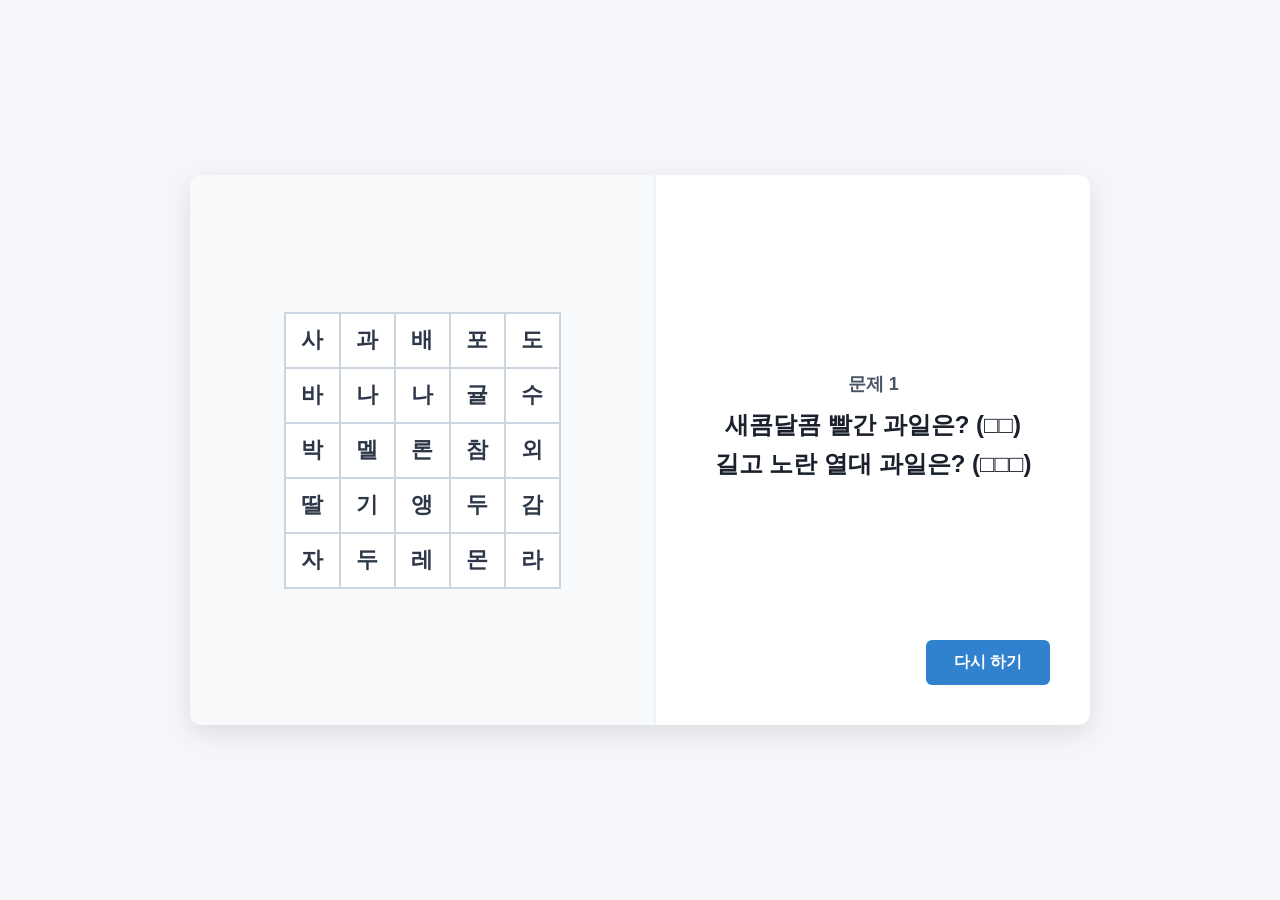
==== 260518/index.html @ e7b5b43d "260518: 첫 커밋" ====
<!doctype html>
<html lang="ko">
    <head>
        <meta charset="UTF-8" />
        <title>숨은 단어 찾기 게임</title>
        <!-- jQuery CDN 등록 -->
        <script src="https://code.jquery.com/jquery-3.6.0.min.js"></script>
        <style>
            * {
                box-sizing: border-box;
                margin: 0;
                padding: 0;
            }
            body {
                font-family: 'Malgun Gothic', sans-serif;
                background-color: #f5f6fa;
                display: flex;
                justify-content: center;
                align-items: center;
                height: 100vh;
            }

            /* 메인 게임 컨테이너 (좌우 배치) */
            .game-container {
                display: flex;
                width: 900px;
                height: 550px;
                background: #ffffff;
                border-radius: 12px;
                box-shadow: 0 8px 24px rgba(0, 0, 0, 0.1);
                overflow: hidden;
            }

            /* 좌측 영역: 단어 판 */
            .left-panel {
                flex: 1.2;
                display: flex;
                justify-content: center;
                align-items: center;
                background-color: #f8f9fa;
                border-right: 2px solid #edf2f7;
                position: relative;
                padding: 20px;
            }
            .grid-wrapper {
                position: relative;
                display: inline-block;
            }
            /* 단어 판 테이블 스타일 */
            .word-table {
                border-collapse: collapse;
                user-select: none;
            }
            .word-table td {
                width: 55px;
                height: 55px;
                border: 2px solid #cbd5e0;
                text-align: center;
                font-size: 22px;
                font-weight: bold;
                color: #2d3748;
                cursor: pointer;
                background-color: #ffffff;
                transition:
                    background-color 0.2s,
                    color 0.2s;
            }
            /* 글자가 켜졌을 때 스타일 (빨간색) */
            .word-table td.is-lit {
                color: #e53e3e !important;
                background-color: #fff5f5;
            }
            /* 타원 표시용 SVG 오버레이 */
            .svg-overlay {
                position: absolute;
                top: 0;
                left: 0;
                width: 100%;
                height: 100%;
                pointer-events: none; /* 클릭 이벤트가 테이블로 투과되도록 설정 */
                z-index: 10;
            }

            /* 우측 영역: 문제 및 제어 */
            .right-panel {
                flex: 1;
                display: flex;
                flex-direction: column;
                justify-content: space-between;
                padding: 40px;
            }
            /* 우측 중앙: 문제 상자 */
            .question-box {
                margin: auto 0;
                text-align: center;
            }
            .question-number {
                font-size: 18px;
                color: #4a5568;
                font-weight: 600;
                margin-bottom: 10px;
            }
            .question-text {
                font-size: 24px;
                color: #1a202c;
                font-weight: bold;
                line-height: 1.6;
                word-break: keep-all;
            }
            /* 우측 하단: 제어 상자 */
            .control-box {
                display: flex;
                justify-content: flex-end;
            }
            .reset-btn {
                padding: 12px 28px;
                font-size: 16px;
                font-weight: bold;
                color: #ffffff;
                background-color: #3182ce;
                border: none;
                border-radius: 6px;
                cursor: pointer;
                transition: background-color 0.2s;
            }
            .reset-btn:hover {
                background-color: #2b6cb0;
            }
        </style>
    </head>
    <body>
        <div class="game-container" id="wordGame">
            <!-- 좌측 단어 판 -->
            <div class="left-panel">
                <div class="grid-wrapper">
                    <table class="word-table">
                        <tbody class="js-grid-body"></tbody>
                    </table>
                    <!-- 정답 타원을 그릴 SVG -->
                    <svg class="svg-overlay js-svg-overlay"></svg>
                </div>
            </div>

            <!-- 우측 내용 정보 -->
            <div class="right-panel">
                <div class="question-box">
                    <div class="question-number js-q-num">기믹 준비 중</div>
                    <div class="question-text js-q-text">문제를 불러오는 중입니다...</div>
                </div>
                <div class="control-box">
                    <button class="reset-btn js-reset-btn">다시 하기</button>
                </div>
            </div>
        </div>

        <script>
            // ==========================================
            // ES5 형태의 숨은 단어 찾기 게임 로직 클래스
            // ==========================================
            function WordSearchGame(elementId, gameData) {
                this.$el = $(elementId);
                this.gameData = gameData;
                this.currentIdx = 0;
                this.currentQuestion = null;

                this.init();
            }

            // 초기화 메소드
            WordSearchGame.prototype.init = function () {
                var self = this;

                // 다시 하기 버튼 이벤트 바인딩
                this.$el.find('.js-reset-btn').on('click', function () {
                    self.loadQuestion(self.currentIdx);
                });

                // 문제 로드
                this.loadQuestion(this.currentIdx);
            };

            // 특정 인덱스의 문제 세팅 메소드
            WordSearchGame.prototype.loadQuestion = function (index) {
                if (index >= this.gameData.length) {
                    alert('모든 문제를 맞히셨습니다!');
                    this.currentIdx = 0;
                    index = 0;
                }

                this.currentIdx = index;
                // 깊은 복사(Deep Copy)를 통해 원본 데이터 상태 유지
                this.currentQuestion = $.extend(true, {}, this.gameData[index]);

                // 각 단어별 맞춘 글자 인덱스를 추적할 배열 초기화
                this.currentQuestion.words.forEach(function (word) {
                    word.found = false;
                    word.clickedIndices = [];
                });

                this.renderUI();
            };

            // UI 렌더링 (단어판 구축 및 텍스트 채우기)
            WordSearchGame.prototype.renderUI = function () {
                var self = this;
                var qData = this.currentQuestion;

                // 1. 문제 텍스트 반영
                this.$el.find('.js-q-num').text('문제 ' + qData.questionNum);
                this.$el.find('.js-q-text').html(qData.questionText);

                // 2. SVG 오버레이 초기화
                this.$el.find('.js-svg-overlay').empty();

                // 3. 단어 판 테이블 생성
                var $tbody = this.$el.find('.js-grid-body').empty();
                for (var r = 0; r < qData.gridSize.rows; r++) {
                    var $tr = $('<tr></tr>');
                    for (var c = 0; c < qData.gridSize.cols; c++) {
                        var letter = qData.gridLetters[r][c] || '';
                        var $td = $('<td></td>').text(letter).attr('data-row', r).attr('data-col', c);

                        // 글자 클릭 이벤트 바인딩
                        $td.on('click', function () {
                            self.handleCellClick($(this));
                        });

                        $tr.append($td);
                    }
                    $tbody.append($tr);
                }
            };

            // 글자 칸 클릭 핸들러
            WordSearchGame.prototype.handleCellClick = function ($cell) {
                var self = this;

                // 이미 불이 켜진 글자는 다시 눌리지 않음
                if ($cell.hasClass('is-lit')) {
                    return;
                }

                var row = parseInt($cell.attr('data-row'), 10);
                var col = parseInt($cell.attr('data-col'), 10);
                var matched = false;
                var completedWords = [];

                // 현재 문제의 미완성 단어 목록 순회하며 매칭 확인
                this.currentQuestion.words.forEach(function (word) {
                    if (word.found) return;

                    // 클릭된 좌표가 해당 단어의 글자 배치에 포함되는지 확인
                    var idx = -1;
                    for (var i = 0; i < word.cells.length; i++) {
                        if (word.cells[i].r === row && word.cells[i].c === col) {
                            idx = i;
                            break;
                        }
                    }

                    // 일치하는 글자가 있을 경우
                    if (idx !== -1) {
                        matched = true;
                        if (word.clickedIndices.indexOf(idx) === -1) {
                            word.clickedIndices.push(idx);
                        }

                        // 단어의 모든 글자를 찾았는지 체크
                        if (word.clickedIndices.length === word.cells.length) {
                            completedWords.push(word);
                        }
                    }
                });

                // 매칭되는 단어가 있다면 불 켜기
                if (matched) {
                    $cell.addClass('is-lit');

                    // 완성된 단어 처리
                    completedWords.forEach(function (word) {
                        word.found = true;

                        // 타원 그리기
                        self.drawEllipseForWord(word);

                        // 해당 단어에 속했던 칸들의 빨간 불 제거 (다른 단어에서 재클릭이 가능하도록 처리)
                        word.cells.forEach(function (cell) {
                            self.getCellElement(cell.r, cell.c).removeClass('is-lit');
                        });
                    });

                    // 모든 단어를 다 맞췄는지 확인
                    var isAllCleared = this.currentQuestion.words.every(function (w) {
                        return w.found;
                    });

                    if (isAllCleared) {
                        this.playSuccessSound();
                        setTimeout(function () {
                            alert('정답입니다! 다음 문제로 넘어갑니다.');
                            self.loadQuestion(self.currentIdx + 1);
                        }, 500);
                    }
                }
            };

            // 좌표값을 이용해 jQuery TD 엘리먼트 획득
            WordSearchGame.prototype.getCellElement = function (row, col) {
                return this.$el.find('.js-grid-body tr').eq(row).find('td').eq(col);
            };

            // 완성된 단어 위에 타원을 그려주는 메소드 (SVG 활용)
            WordSearchGame.prototype.drawEllipseForWord = function (word) {
                var $svg = this.$el.find('.js-svg-overlay');

                var startCell = this.getCellElement(word.cells[0].r, word.cells[0].c);
                var endCell = this.getCellElement(
                    word.cells[word.cells.length - 1].r,
                    word.cells[word.cells.length - 1].c
                );

                // 각 글자 중심점 계산을 위한 상대 좌표 획득
                var pos1 = startCell.position();
                var pos2 = endCell.position();

                var w1 = startCell.outerWidth();
                var h1 = startCell.outerHeight();

                var x1 = pos1.left + w1 / 2;
                var y1 = pos1.top + h1 / 2;
                var x2 = pos2.left + w1 / 2;
                var y2 = pos2.top + h1 / 2;

                // 타원의 중심점 계산
                var cx = (x1 + x2) / 2;
                var cy = (y1 + y2) / 2;

                // 두 점 사이의 거리 및 회전각 계산
                var dx = x2 - x1;
                var dy = y2 - y1;
                var distance = Math.sqrt(dx * dx + dy * dy);

                // 타원의 장반경(rx)과 단반경(ry) 설정
                var rx = (distance + w1) / 2; // 패딩을 줘서 글자 외곽을 부드럽게 감싸도록 함
                var ry = h1 / 1.5;
                var angle = (Math.atan2(dy, dx) * 180) / Math.PI;

                // SVG 타원(ellipse) 엘리먼트 생성 및 속성 부여 (네임스페이스 준수 필수)
                var ellipse = document.createElementNS('http://www.w3.org/2000/svg', 'ellipse');
                ellipse.setAttribute('cx', cx);
                ellipse.setAttribute('cy', cy);
                ellipse.setAttribute('rx', rx);
                ellipse.setAttribute('ry', ry);
                ellipse.setAttribute('transform', 'rotate(' + angle + ' ' + cx + ' ' + cy + ')');
                ellipse.setAttribute('stroke', '#38a169'); // 초록색 타원 테두리
                ellipse.setAttribute('stroke-width', '3');
                ellipse.setAttribute('fill', 'rgba(72, 187, 120, 0.15)'); // 연한 투명 초록 배경 채우기

                $svg.append(ellipse);
            };

            // Web Audio API를 활용한 정답 효과음 재생 (자체 음원 생성)
            WordSearchGame.prototype.playSuccessSound = function () {
                try {
                    var AudioContext = window.AudioContext || window.webkitAudioContext;
                    if (!AudioContext) return;

                    var ctx = new AudioContext();
                    var now = ctx.currentTime;

                    var osc = ctx.createOscillator();
                    var gain = ctx.createGain();

                    osc.type = 'sine';
                    // 이중 알림음 구성 (도->솔 효과)
                    osc.frequency.setValueAtTime(523.25, now); // 깨끗한 C5 (도)
                    osc.frequency.setValueAtTime(783.99, now + 0.12); // G5 (솔)

                    gain.gain.setValueAtTime(0.2, now);
                    gain.gain.exponentialRampToValueAtTime(0.001, now + 0.4); // 자연스러운 감쇄

                    osc.connect(gain);
                    gain.connect(ctx.destination);

                    osc.start(now);
                    osc.stop(now + 0.4);
                } catch (e) {
                    console.warn('효과음 재생을 지원하지 않거나 유저 상호작용 제한이 걸려있습니다.', e);
                }
            };

            // ==========================================
            // 게임 데이터 정의 영역 (커스텀 가능)
            // ==========================================
            var sampleGameData = [
                {
                    questionNum: 1,
                    // 빈칸 처리는 □ 문자를 활용해 기입
                    questionText: '새콤달콤 빨간 과일은? (□□)<br>길고 노란 열대 과일은? (□□□)',
                    gridSize: { rows: 5, cols: 5 },
                    gridLetters: [
                        ['사', '과', '배', '포', '도'],
                        ['바', '나', '나', '귤', '수'],
                        ['박', '멜', '론', '참', '외'],
                        ['딸', '기', '앵', '두', '감'],
                        ['자', '두', '레', '몬', '라'],
                    ],
                    // 각 단어별 구성 좌표 지정 (r: row인덱스, c: col인덱스)
                    words: [
                        {
                            text: '사과',
                            cells: [
                                { r: 0, c: 0 },
                                { r: 0, c: 1 },
                            ],
                        },
                        {
                            text: '바나나',
                            cells: [
                                { r: 1, c: 0 },
                                { r: 1, c: 1 },
                                { r: 1, c: 2 },
                            ],
                        },
                    ],
                },
                {
                    questionNum: 2,
                    questionText:
                        '중복 글자가 있는 동물 퀴즈!<br>목이 아주 긴 동물은? (□□)<br>하늘을 나는 왕 (□□)',
                    gridSize: { rows: 4, cols: 4 },
                    gridLetters: [
                        ['기', '린', '토', '끼'],
                        ['수', '독', '수', '리'],
                        ['호', '랑', '이', '뱀'],
                        ['사', '자', '곰', '말'],
                    ],
                    words: [
                        {
                            text: '기린',
                            cells: [
                                { r: 0, c: 0 },
                                { r: 0, c: 1 },
                            ],
                        },
                        {
                            // '독수리' 완성 시 '수' 자리가 풀려 기린 등을 찾을 때 다시 활성화되는 구조 검증 가능
                            text: '독수리',
                            cells: [
                                { r: 1, c: 1 },
                                { r: 1, c: 2 },
                                { r: 1, c: 3 },
                            ],
                        },
                    ],
                },
            ];

            // ==========================================
            // 게임 인스턴스 구동
            // ==========================================
            $(document).ready(function () {
                var game = new WordSearchGame('#wordGame', sampleGameData);
            });
        </script>
    </body>
</html>
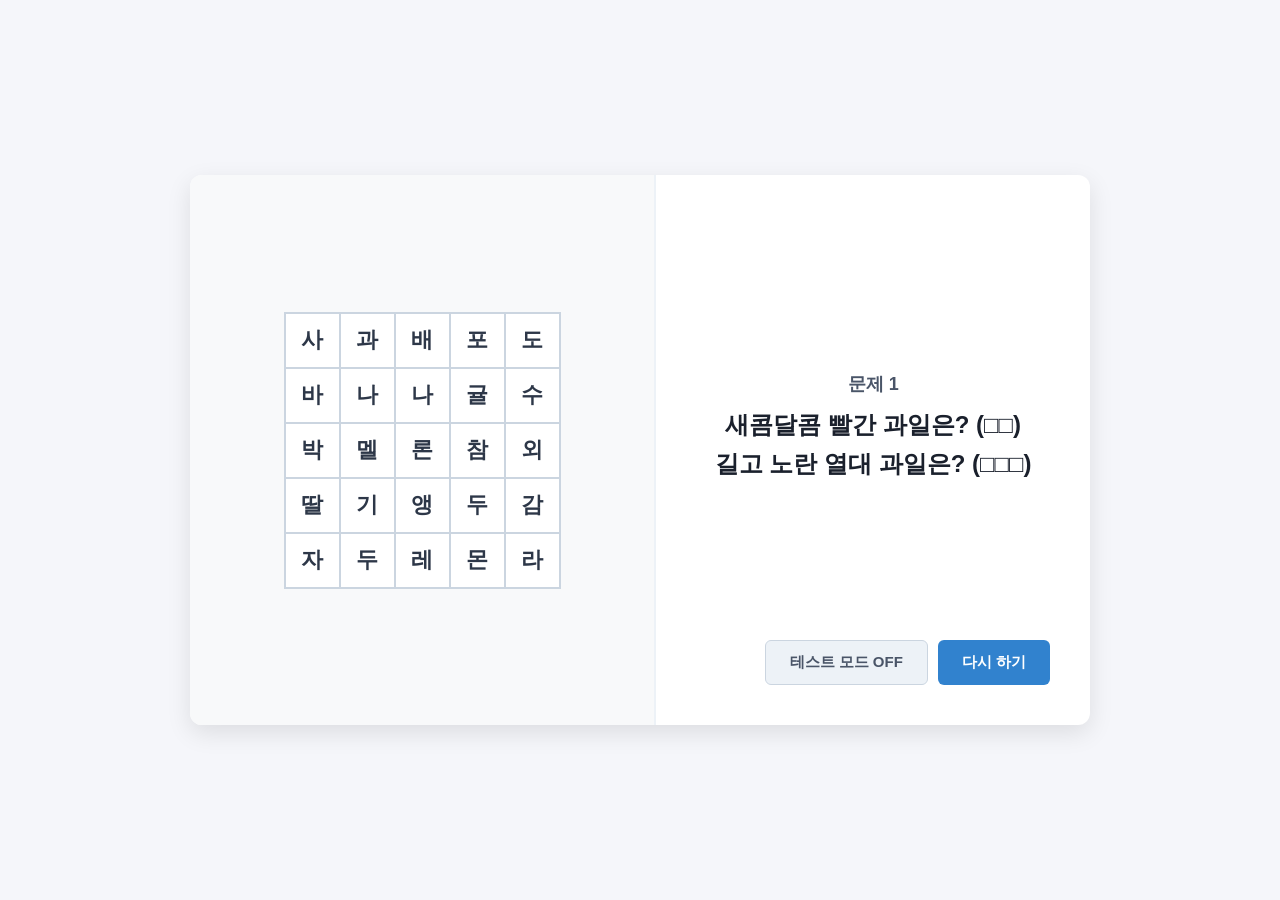
==== commit d9aa6ec2: "260518: 사소한 오류 수정 및 테스트 모드 기능 추가  - 개별 문제별로 단어판(gridLetters)이 다른데, 단어판은 바뀌지 않고 고정되어있어야 함.  - 타원이 좀 크" ====
--- a/260518/index.html
+++ b/260518/index.html
@@ -2,7 +2,7 @@
 <html lang="ko">
     <head>
         <meta charset="UTF-8" />
-        <title>숨은 단어 찾기 게임</title>
+        <title>숨은 단어 찾기 게임 - 업데이트 버전</title>
         <!-- jQuery CDN 등록 -->
         <script src="https://code.jquery.com/jquery-3.6.0.min.js"></script>
         <style>
@@ -39,12 +39,12 @@
                 align-items: center;
                 background-color: #f8f9fa;
                 border-right: 2px solid #edf2f7;
-                position: relative;
                 padding: 20px;
             }
             .grid-wrapper {
                 position: relative;
                 display: inline-block;
+                overflow: visible; /* 타원이 외곽에서 잘리는 현상 방지 */
             }
             /* 단어 판 테이블 스타일 */
             .word-table {
@@ -70,6 +70,13 @@
                 color: #e53e3e !important;
                 background-color: #fff5f5;
             }
+
+            /* [기능 추가] 테스트 모드 정답 힌트 스타일 */
+            .word-table td.is-test-hint {
+                background-color: #ebf8ff !important;
+                border: 2px dashed #3182ce !important;
+            }
+
             /* 타원 표시용 SVG 오버레이 */
             .svg-overlay {
                 position: absolute;
@@ -77,8 +84,9 @@
                 left: 0;
                 width: 100%;
                 height: 100%;
-                pointer-events: none; /* 클릭 이벤트가 테이블로 투과되도록 설정 */
+                pointer-events: none; /* 클릭 이벤트 투과 */
                 z-index: 10;
+                overflow: visible; /* 구석 단어 선택 시 타원 잘림 방지 극대화 */
             }
 
             /* 우측 영역: 문제 및 제어 */
@@ -111,20 +119,34 @@
             .control-box {
                 display: flex;
                 justify-content: flex-end;
-            }
-            .reset-btn {
-                padding: 12px 28px;
-                font-size: 16px;
+                gap: 10px;
+            }
+            .btn {
+                padding: 12px 24px;
+                font-size: 15px;
                 font-weight: bold;
-                color: #ffffff;
-                background-color: #3182ce;
                 border: none;
                 border-radius: 6px;
                 cursor: pointer;
-                transition: background-color 0.2s;
+                transition: all 0.2s;
+            }
+            .reset-btn {
+                color: #ffffff;
+                background-color: #3182ce;
             }
             .reset-btn:hover {
                 background-color: #2b6cb0;
+            }
+            /* 테스트 모드 버튼 스타일 */
+            .test-btn {
+                color: #4a5568;
+                background-color: #edf2f7;
+                border: 1px solid #cbd5e0;
+            }
+            .test-btn.is-active {
+                color: #ffffff;
+                background-color: #e53e3e;
+                border-color: #e53e3e;
             }
         </style>
     </head>
@@ -144,11 +166,12 @@
             <!-- 우측 내용 정보 -->
             <div class="right-panel">
                 <div class="question-box">
-                    <div class="question-number js-q-num">기믹 준비 중</div>
+                    <div class="question-number js-q-num">준비 중</div>
                     <div class="question-text js-q-text">문제를 불러오는 중입니다...</div>
                 </div>
                 <div class="control-box">
-                    <button class="reset-btn js-reset-btn">다시 하기</button>
+                    <button class="btn test-btn js-test-btn">테스트 모드 OFF</button>
+                    <button class="btn reset-btn js-reset-btn">다시 하기</button>
                 </div>
             </div>
         </div>
@@ -157,77 +180,93 @@
             // ==========================================
             // ES5 형태의 숨은 단어 찾기 게임 로직 클래스
             // ==========================================
-            function WordSearchGame(elementId, gameData) {
+            function WordSearchGame(elementId, gameConfig) {
                 this.$el = $(elementId);
-                this.gameData = gameData;
+                this.gridConfig = {
+                    size: gameConfig.gridSize,
+                    letters: gameConfig.gridLetters,
+                };
+                this.questions = gameConfig.questions;
+
                 this.currentIdx = 0;
                 this.currentQuestion = null;
+                this.isTestMode = false; // 테스트 모드 상태 플래그
 
                 this.init();
             }
 
-            // 초기화 메소드
+            // 최초 1회 초기화 및 기믹 연결
             WordSearchGame.prototype.init = function () {
                 var self = this;
 
-                // 다시 하기 버튼 이벤트 바인딩
+                // 1. 고정 단어판(Grid) 테이블을 최초 1회만 생성
+                this.renderStaticGrid();
+
+                // 2. 다시 하기 버튼 이벤트 바인딩
                 this.$el.find('.js-reset-btn').on('click', function () {
                     self.loadQuestion(self.currentIdx);
                 });
 
-                // 문제 로드
+                // 3. 테스트 모드 버튼 이벤트 바인딩
+                this.$el.find('.js-test-btn').on('click', function () {
+                    self.toggleTestMode();
+                });
+
+                // 4. 첫 번째 문제 로드
                 this.loadQuestion(this.currentIdx);
+            };
+
+            // 고정 단어판 최초 렌더링
+            WordSearchGame.prototype.renderStaticGrid = function () {
+                var self = this;
+                var $tbody = this.$el.find('.js-grid-body').empty();
+
+                for (var r = 0; r < this.gridConfig.size.rows; r++) {
+                    var $tr = $('<tr></tr>');
+                    for (var c = 0; c < this.gridConfig.size.cols; c++) {
+                        var letter = this.gridConfig.letters[r][c] || '';
+                        var $td = $('<td></td>').text(letter).attr('data-row', r).attr('data-col', c);
+
+                        // 글자 클릭 이벤트 바인딩 (판은 고정이므로 이벤트도 유지됨)
+                        $td.on('click', function () {
+                            self.handleCellClick($(this));
+                        });
+
+                        $tr.append($td);
+                    }
+                    $tbody.append($tr);
+                }
             };
 
             // 특정 인덱스의 문제 세팅 메소드
             WordSearchGame.prototype.loadQuestion = function (index) {
-                if (index >= this.gameData.length) {
-                    alert('모든 문제를 맞히셨습니다!');
+                if (index >= this.questions.length) {
+                    alert('모든 문제를 맞히셨습니다! 처음 문제로 돌아갑니다.');
                     this.currentIdx = 0;
                     index = 0;
                 }
 
                 this.currentIdx = index;
-                // 깊은 복사(Deep Copy)를 통해 원본 데이터 상태 유지
-                this.currentQuestion = $.extend(true, {}, this.gameData[index]);
-
-                // 각 단어별 맞춘 글자 인덱스를 추적할 배열 초기화
+                // 질문 데이터 원본 유지를 위한 깊은 복사
+                this.currentQuestion = $.extend(true, {}, this.questions[index]);
+
+                // 맞춘 상태값 데이터 구조화 초기화
                 this.currentQuestion.words.forEach(function (word) {
                     word.found = false;
                     word.clickedIndices = [];
                 });
 
-                this.renderUI();
-            };
-
-            // UI 렌더링 (단어판 구축 및 텍스트 채우기)
-            WordSearchGame.prototype.renderUI = function () {
-                var self = this;
-                var qData = this.currentQuestion;
-
-                // 1. 문제 텍스트 반영
-                this.$el.find('.js-q-num').text('문제 ' + qData.questionNum);
-                this.$el.find('.js-q-text').html(qData.questionText);
-
-                // 2. SVG 오버레이 초기화
+                // 판의 스타일 상태 및 SVG 오버레이 초기화 (글자 내용 자체는 유지)
+                this.$el.find('.js-grid-body td').removeClass('is-lit is-test-hint');
                 this.$el.find('.js-svg-overlay').empty();
 
-                // 3. 단어 판 테이블 생성
-                var $tbody = this.$el.find('.js-grid-body').empty();
-                for (var r = 0; r < qData.gridSize.rows; r++) {
-                    var $tr = $('<tr></tr>');
-                    for (var c = 0; c < qData.gridSize.cols; c++) {
-                        var letter = qData.gridLetters[r][c] || '';
-                        var $td = $('<td></td>').text(letter).attr('data-row', r).attr('data-col', c);
-
-                        // 글자 클릭 이벤트 바인딩
-                        $td.on('click', function () {
-                            self.handleCellClick($(this));
-                        });
-
-                        $tr.append($td);
-                    }
-                    $tbody.append($tr);
+                // 우측 문제 텍스트 업데이트
+                this.$el.find('.js-q-num').text('문제 ' + this.currentQuestion.questionNum);
+                this.$el.find('.js-q-text').html(this.currentQuestion.questionText);
+
+                // 테스트 모드가 켜져있다면 정답 힌트 즉시 표시
+                if (this.isTestMode) {
+                    this.showTestHints();
                 }
             };
 
@@ -235,7 +274,7 @@
             WordSearchGame.prototype.handleCellClick = function ($cell) {
                 var self = this;
 
-                // 이미 불이 켜진 글자는 다시 눌리지 않음
+                // 이미 빨갛게 불이 켜진 글자는 중복 클릭 방지 처리
                 if ($cell.hasClass('is-lit')) {
                     return;
                 }
@@ -245,11 +284,10 @@
                 var matched = false;
                 var completedWords = [];
 
-                // 현재 문제의 미완성 단어 목록 순회하며 매칭 확인
+                // 현재 문제의 활성화된 단어 좌표들 탐색
                 this.currentQuestion.words.forEach(function (word) {
                     if (word.found) return;
 
-                    // 클릭된 좌표가 해당 단어의 글자 배치에 포함되는지 확인
                     var idx = -1;
                     for (var i = 0; i < word.cells.length; i++) {
                         if (word.cells[i].r === row && word.cells[i].c === col) {
@@ -258,42 +296,39 @@
                         }
                     }
 
-                    // 일치하는 글자가 있을 경우
                     if (idx !== -1) {
                         matched = true;
                         if (word.clickedIndices.indexOf(idx) === -1) {
                             word.clickedIndices.push(idx);
                         }
-
-                        // 단어의 모든 글자를 찾았는지 체크
                         if (word.clickedIndices.length === word.cells.length) {
                             completedWords.push(word);
                         }
                     }
                 });
 
-                // 매칭되는 단어가 있다면 불 켜기
                 if (matched) {
+                    // 정답 글자일 경우 빨간 불 켜기
                     $cell.addClass('is-lit');
 
-                    // 완성된 단어 처리
+                    // 단어 완성 시 처리 기믹
                     completedWords.forEach(function (word) {
                         word.found = true;
 
-                        // 타원 그리기
+                        // 최적화된 타원 그리기 호출
                         self.drawEllipseForWord(word);
 
-                        // 해당 단어에 속했던 칸들의 빨간 불 제거 (다른 단어에서 재클릭이 가능하도록 처리)
+                        // 해당 단어에 포함된 칸들의 빨간색 제거 및 테스트 모드 힌트 클래스 제거
                         word.cells.forEach(function (cell) {
-                            self.getCellElement(cell.r, cell.c).removeClass('is-lit');
+                            var $c = self.getCellElement(cell.r, cell.c);
+                            $c.removeClass('is-lit is-test-hint');
                         });
                     });
 
-                    // 모든 단어를 다 맞췄는지 확인
+                    // 문제 클리어 여부 확인
                     var isAllCleared = this.currentQuestion.words.every(function (w) {
                         return w.found;
                     });
-
                     if (isAllCleared) {
                         this.playSuccessSound();
                         setTimeout(function () {
@@ -301,15 +336,18 @@
                             self.loadQuestion(self.currentIdx + 1);
                         }, 500);
                     }
-                }
-            };
-
-            // 좌표값을 이용해 jQuery TD 엘리먼트 획득
+                } else {
+                    // [수정] 오답일 경우 오답 효과음 재생
+                    this.playFailureSound();
+                }
+            };
+
+            // 좌표기반 셀 Element 탐색 유틸리티
             WordSearchGame.prototype.getCellElement = function (row, col) {
                 return this.$el.find('.js-grid-body tr').eq(row).find('td').eq(col);
             };
 
-            // 완성된 단어 위에 타원을 그려주는 메소드 (SVG 활용)
+            // [수정] 완성된 단어 위에 타원을 그려주는 메소드 (타원 크기 최적화)
             WordSearchGame.prototype.drawEllipseForWord = function (word) {
                 var $svg = this.$el.find('.js-svg-overlay');
 
@@ -319,7 +357,6 @@
                     word.cells[word.cells.length - 1].c
                 );
 
-                // 각 글자 중심점 계산을 위한 상대 좌표 획득
                 var pos1 = startCell.position();
                 var pos2 = endCell.position();
 
@@ -331,35 +368,63 @@
                 var x2 = pos2.left + w1 / 2;
                 var y2 = pos2.top + h1 / 2;
 
-                // 타원의 중심점 계산
                 var cx = (x1 + x2) / 2;
                 var cy = (y1 + y2) / 2;
 
-                // 두 점 사이의 거리 및 회전각 계산
                 var dx = x2 - x1;
                 var dy = y2 - y1;
                 var distance = Math.sqrt(dx * dx + dy * dy);
 
-                // 타원의 장반경(rx)과 단반경(ry) 설정
-                var rx = (distance + w1) / 2; // 패딩을 줘서 글자 외곽을 부드럽게 감싸도록 함
-                var ry = h1 / 1.5;
+                // 타원 크기를 글자 경계선에 딱 맞도록 컴팩트하게 배율 수정 (패딩 축소)
+                var rx = (distance + w1 * 0.75) / 2;
+                var ry = h1 * 0.42;
                 var angle = (Math.atan2(dy, dx) * 180) / Math.PI;
 
-                // SVG 타원(ellipse) 엘리먼트 생성 및 속성 부여 (네임스페이스 준수 필수)
                 var ellipse = document.createElementNS('http://www.w3.org/2000/svg', 'ellipse');
                 ellipse.setAttribute('cx', cx);
                 ellipse.setAttribute('cy', cy);
                 ellipse.setAttribute('rx', rx);
                 ellipse.setAttribute('ry', ry);
                 ellipse.setAttribute('transform', 'rotate(' + angle + ' ' + cx + ' ' + cy + ')');
-                ellipse.setAttribute('stroke', '#38a169'); // 초록색 타원 테두리
+                ellipse.setAttribute('stroke', '#38a169');
                 ellipse.setAttribute('stroke-width', '3');
-                ellipse.setAttribute('fill', 'rgba(72, 187, 120, 0.15)'); // 연한 투명 초록 배경 채우기
+                ellipse.setAttribute('fill', 'rgba(72, 187, 120, 0.15)');
 
                 $svg.append(ellipse);
             };
 
-            // Web Audio API를 활용한 정답 효과음 재생 (자체 음원 생성)
+            // [기능 추가] 테스트 모드 작동 스위치 토글
+            WordSearchGame.prototype.toggleTestMode = function () {
+                this.isTestMode = !this.isTestMode;
+                var $btn = this.$el.find('.js-test-btn');
+
+                if (this.isTestMode) {
+                    $btn.addClass('is-active').text('테스트 모드 ON');
+                    this.showTestHints();
+                } else {
+                    $btn.removeClass('is-active').text('테스트 모드 OFF');
+                    this.clearTestHints();
+                }
+            };
+
+            // 테스트 모드 활성화: 아직 못 찾은 정답 단어 셀들에 테두리 힌트 부여
+            WordSearchGame.prototype.showTestHints = function () {
+                var self = this;
+                this.currentQuestion.words.forEach(function (word) {
+                    if (!word.found) {
+                        word.cells.forEach(function (cell) {
+                            self.getCellElement(cell.r, cell.c).addClass('is-test-hint');
+                        });
+                    }
+                });
+            };
+
+            // 테스트 모드 비활성화: 표시된 힌트 클래스 전체 일괄 제거
+            WordSearchGame.prototype.clearTestHints = function () {
+                this.$el.find('.js-grid-body td').removeClass('is-test-hint');
+            };
+
+            // [수정] Web Audio API를 활용한 정답 효과음 (음량 증폭 버전)
             WordSearchGame.prototype.playSuccessSound = function () {
                 try {
                     var AudioContext = window.AudioContext || window.webkitAudioContext;
@@ -367,100 +432,136 @@
 
                     var ctx = new AudioContext();
                     var now = ctx.currentTime;
-
                     var osc = ctx.createOscillator();
                     var gain = ctx.createGain();
 
                     osc.type = 'sine';
-                    // 이중 알림음 구성 (도->솔 효과)
-                    osc.frequency.setValueAtTime(523.25, now); // 깨끗한 C5 (도)
-                    osc.frequency.setValueAtTime(783.99, now + 0.12); // G5 (솔)
-
-                    gain.gain.setValueAtTime(0.2, now);
-                    gain.gain.exponentialRampToValueAtTime(0.001, now + 0.4); // 자연스러운 감쇄
+                    osc.frequency.setValueAtTime(523.25, now); // 도 (C5)
+                    osc.frequency.setValueAtTime(783.99, now + 0.1); // 솔 (G5)
+
+                    gain.gain.setValueAtTime(0.5, now); // 음량 증가 (0.2 -> 0.5)
+                    gain.gain.exponentialRampToValueAtTime(0.001, now + 0.4);
 
                     osc.connect(gain);
                     gain.connect(ctx.destination);
-
                     osc.start(now);
                     osc.stop(now + 0.4);
                 } catch (e) {
-                    console.warn('효과음 재생을 지원하지 않거나 유저 상호작용 제한이 걸려있습니다.', e);
+                    console.warn(e);
+                }
+            };
+
+            // [기능 추가] Web Audio API를 활용한 오답 효과음 (낮은 부저음)
+            WordSearchGame.prototype.playFailureSound = function () {
+                try {
+                    var AudioContext = window.AudioContext || window.webkitAudioContext;
+                    if (!AudioContext) return;
+
+                    var ctx = new AudioContext();
+                    var now = ctx.currentTime;
+                    var osc = ctx.createOscillator();
+                    var gain = ctx.createGain();
+
+                    osc.type = 'triangle'; // 무겁고 부드러운 오답 톤용 파형 선택
+                    osc.frequency.setValueAtTime(180, now); // 낮은 주파수 설정
+                    osc.frequency.linearRampToValueAtTime(130, now + 0.15); // 음을 낮추는 하향 슬라이드 효과
+
+                    gain.gain.setValueAtTime(0.4, now); // 명확한 피드백 음량
+                    gain.gain.exponentialRampToValueAtTime(0.001, now + 0.15);
+
+                    osc.connect(gain);
+                    gain.connect(ctx.destination);
+                    osc.start(now);
+                    osc.stop(now + 0.15);
+                } catch (e) {
+                    console.warn(e);
                 }
             };
 
             // ==========================================
-            // 게임 데이터 정의 영역 (커스텀 가능)
+            // [구조 수정] 단어판 고정형 게임 데이터 정의
             // ==========================================
-            var sampleGameData = [
-                {
-                    questionNum: 1,
-                    // 빈칸 처리는 □ 문자를 활용해 기입
-                    questionText: '새콤달콤 빨간 과일은? (□□)<br>길고 노란 열대 과일은? (□□□)',
-                    gridSize: { rows: 5, cols: 5 },
-                    gridLetters: [
-                        ['사', '과', '배', '포', '도'],
-                        ['바', '나', '나', '귤', '수'],
-                        ['박', '멜', '론', '참', '외'],
-                        ['딸', '기', '앵', '두', '감'],
-                        ['자', '두', '레', '몬', '라'],
-                    ],
-                    // 각 단어별 구성 좌표 지정 (r: row인덱스, c: col인덱스)
-                    words: [
-                        {
-                            text: '사과',
-                            cells: [
-                                { r: 0, c: 0 },
-                                { r: 0, c: 1 },
-                            ],
-                        },
-                        {
-                            text: '바나나',
-                            cells: [
-                                { r: 1, c: 0 },
-                                { r: 1, c: 1 },
-                                { r: 1, c: 2 },
-                            ],
-                        },
-                    ],
-                },
-                {
-                    questionNum: 2,
-                    questionText:
-                        '중복 글자가 있는 동물 퀴즈!<br>목이 아주 긴 동물은? (□□)<br>하늘을 나는 왕 (□□)',
-                    gridSize: { rows: 4, cols: 4 },
-                    gridLetters: [
-                        ['기', '린', '토', '끼'],
-                        ['수', '독', '수', '리'],
-                        ['호', '랑', '이', '뱀'],
-                        ['사', '자', '곰', '말'],
-                    ],
-                    words: [
-                        {
-                            text: '기린',
-                            cells: [
-                                { r: 0, c: 0 },
-                                { r: 0, c: 1 },
-                            ],
-                        },
-                        {
-                            // '독수리' 완성 시 '수' 자리가 풀려 기린 등을 찾을 때 다시 활성화되는 구조 검증 가능
-                            text: '독수리',
-                            cells: [
-                                { r: 1, c: 1 },
-                                { r: 1, c: 2 },
-                                { r: 1, c: 3 },
-                            ],
-                        },
-                    ],
-                },
-            ];
+            var globalGameConfig = {
+                // 단어판 크기와 글자는 전체 게임 내에서 최초 1회만 선언 및 고정됩니다.
+                gridSize: { rows: 5, cols: 5 },
+                gridLetters: [
+                    ['사', '과', '배', '포', '도'],
+                    ['바', '나', '나', '귤', '수'],
+                    ['박', '멜', '론', '참', '외'],
+                    ['딸', '기', '앵', '두', '감'],
+                    ['자', '두', '레', '몬', '라'],
+                ],
+                // 문제들은 위의 고정판 내부의 좌표를 조율하여 출제됩니다.
+                questions: [
+                    {
+                        questionNum: 1,
+                        questionText: '새콤달콤 빨간 과일은? (□□)<br>길고 노란 열대 과일은? (□□□)',
+                        words: [
+                            {
+                                text: '사과',
+                                cells: [
+                                    { r: 0, c: 0 },
+                                    { r: 0, c: 1 },
+                                ],
+                            },
+                            {
+                                text: '바나나',
+                                cells: [
+                                    { r: 1, c: 0 },
+                                    { r: 1, c: 1 },
+                                    { r: 1, c: 2 },
+                                ],
+                            },
+                        ],
+                    },
+                    {
+                        questionNum: 2,
+                        questionText: '보라색 포도송이! (□□)<br>그리운 초록빛 과일! (□□)',
+                        words: [
+                            {
+                                text: '포도',
+                                cells: [
+                                    { r: 0, c: 3 },
+                                    { r: 0, c: 4 },
+                                ],
+                            },
+                            {
+                                text: '멜론',
+                                cells: [
+                                    { r: 2, c: 1 },
+                                    { r: 2, c: 2 },
+                                ],
+                            },
+                        ],
+                    },
+                    {
+                        questionNum: 3,
+                        questionText: '여름의 왕자! (□□)<br>새콤한 노란 시트러스! (□□)',
+                        words: [
+                            {
+                                text: '수박',
+                                cells: [
+                                    { r: 1, c: 4 },
+                                    { r: 2, c: 0 },
+                                ],
+                            }, // 대각선 형태 연결 배치 예시
+                            {
+                                text: '레몬',
+                                cells: [
+                                    { r: 4, c: 2 },
+                                    { r: 4, c: 3 },
+                                ],
+                            },
+                        ],
+                    },
+                ],
+            };
 
             // ==========================================
-            // 게임 인스턴스 구동
+            // 게임 구동
             // ==========================================
             $(document).ready(function () {
-                var game = new WordSearchGame('#wordGame', sampleGameData);
+                var game = new WordSearchGame('#wordGame', globalGameConfig);
             });
         </script>
     </body>
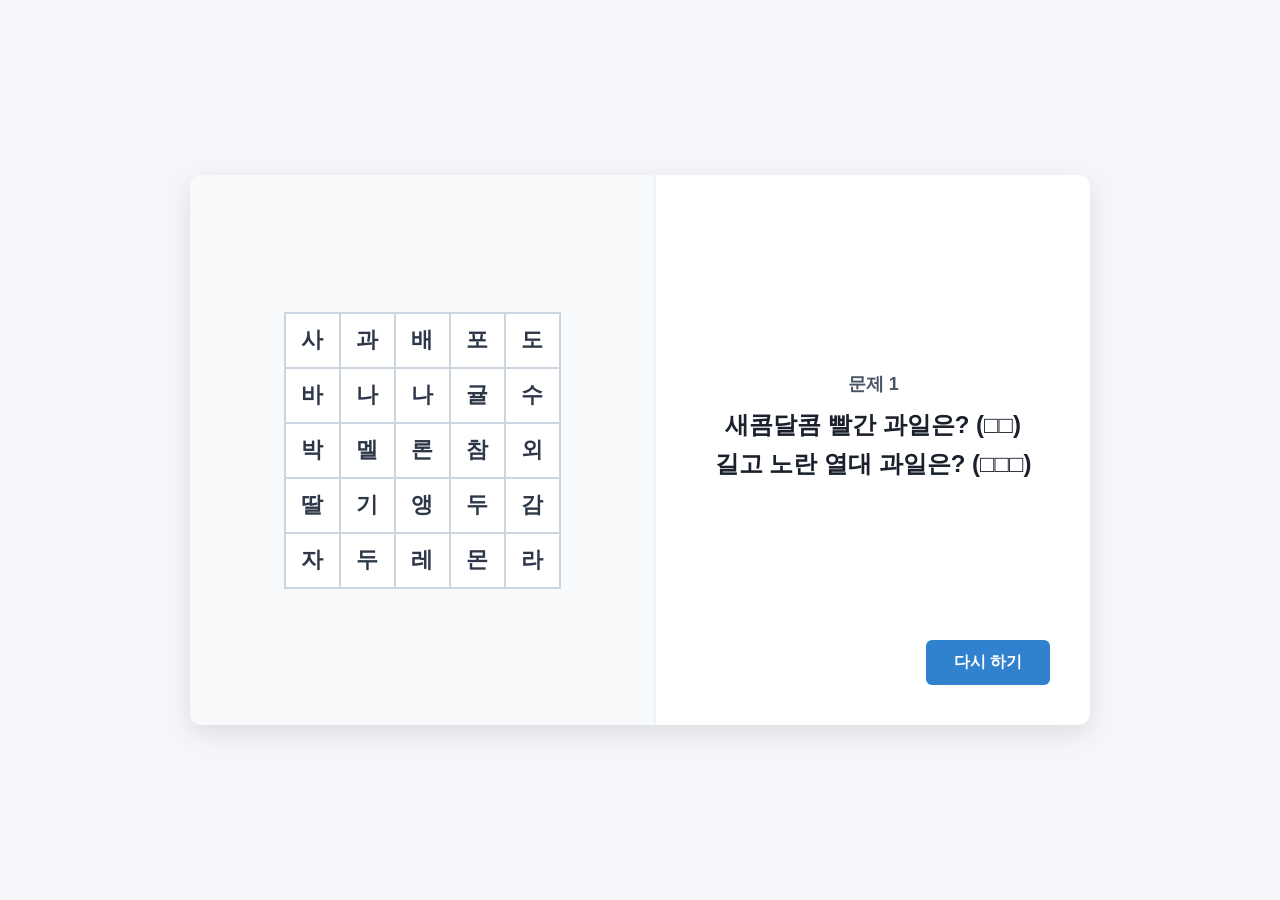
==== commit 26e61fd1: "260518: 테스트 버튼 제거 & 콘솔 명령으로 대체" ====
--- a/260518/index.html
+++ b/260518/index.html
@@ -2,7 +2,7 @@
 <html lang="ko">
     <head>
         <meta charset="UTF-8" />
-        <title>숨은 단어 찾기 게임 - 업데이트 버전</title>
+        <title>숨은 단어 찾기 게임 - 콘솔 제어 버전</title>
         <!-- jQuery CDN 등록 -->
         <script src="https://code.jquery.com/jquery-3.6.0.min.js"></script>
         <style>
@@ -71,7 +71,7 @@
                 background-color: #fff5f5;
             }
 
-            /* [기능 추가] 테스트 모드 정답 힌트 스타일 */
+            /* 테스트 모드 정답 힌트 스타일 */
             .word-table td.is-test-hint {
                 background-color: #ebf8ff !important;
                 border: 2px dashed #3182ce !important;
@@ -86,7 +86,7 @@
                 height: 100%;
                 pointer-events: none; /* 클릭 이벤트 투과 */
                 z-index: 10;
-                overflow: visible; /* 구석 단어 선택 시 타원 잘림 방지 극대화 */
+                overflow: visible; /* 구석 단어 선택 시 타원 잘림 방지 */
             }
 
             /* 우측 영역: 문제 및 제어 */
@@ -115,38 +115,24 @@
                 line-height: 1.6;
                 word-break: keep-all;
             }
-            /* 우측 하단: 제어 상자 */
+            /* 우측 하단: 제어 상자 (테스트 버튼 제거됨) */
             .control-box {
                 display: flex;
                 justify-content: flex-end;
-                gap: 10px;
-            }
-            .btn {
-                padding: 12px 24px;
-                font-size: 15px;
+            }
+            .reset-btn {
+                padding: 12px 28px;
+                font-size: 16px;
                 font-weight: bold;
+                color: #ffffff;
+                background-color: #3182ce;
                 border: none;
                 border-radius: 6px;
                 cursor: pointer;
-                transition: all 0.2s;
-            }
-            .reset-btn {
-                color: #ffffff;
-                background-color: #3182ce;
+                transition: background-color 0.2s;
             }
             .reset-btn:hover {
                 background-color: #2b6cb0;
-            }
-            /* 테스트 모드 버튼 스타일 */
-            .test-btn {
-                color: #4a5568;
-                background-color: #edf2f7;
-                border: 1px solid #cbd5e0;
-            }
-            .test-btn.is-active {
-                color: #ffffff;
-                background-color: #e53e3e;
-                border-color: #e53e3e;
             }
         </style>
     </head>
@@ -170,8 +156,7 @@
                     <div class="question-text js-q-text">문제를 불러오는 중입니다...</div>
                 </div>
                 <div class="control-box">
-                    <button class="btn test-btn js-test-btn">테스트 모드 OFF</button>
-                    <button class="btn reset-btn js-reset-btn">다시 하기</button>
+                    <button class="reset-btn js-reset-btn">다시 하기</button>
                 </div>
             </div>
         </div>
@@ -190,7 +175,7 @@
 
                 this.currentIdx = 0;
                 this.currentQuestion = null;
-                this.isTestMode = false; // 테스트 모드 상태 플래그
+                this.isTestMode = false;
 
                 this.init();
             }
@@ -199,20 +184,13 @@
             WordSearchGame.prototype.init = function () {
                 var self = this;
 
-                // 1. 고정 단어판(Grid) 테이블을 최초 1회만 생성
                 this.renderStaticGrid();
 
-                // 2. 다시 하기 버튼 이벤트 바인딩
+                // 다시 하기 버튼 기믹 연결
                 this.$el.find('.js-reset-btn').on('click', function () {
                     self.loadQuestion(self.currentIdx);
                 });
 
-                // 3. 테스트 모드 버튼 이벤트 바인딩
-                this.$el.find('.js-test-btn').on('click', function () {
-                    self.toggleTestMode();
-                });
-
-                // 4. 첫 번째 문제 로드
                 this.loadQuestion(this.currentIdx);
             };
 
@@ -227,7 +205,6 @@
                         var letter = this.gridConfig.letters[r][c] || '';
                         var $td = $('<td></td>').text(letter).attr('data-row', r).attr('data-col', c);
 
-                        // 글자 클릭 이벤트 바인딩 (판은 고정이므로 이벤트도 유지됨)
                         $td.on('click', function () {
                             self.handleCellClick($(this));
                         });
@@ -241,30 +218,25 @@
             // 특정 인덱스의 문제 세팅 메소드
             WordSearchGame.prototype.loadQuestion = function (index) {
                 if (index >= this.questions.length) {
-                    alert('모든 문제를 맞히셨습니다! 처음 문제로 돌아갑니다.');
                     this.currentIdx = 0;
                     index = 0;
                 }
 
                 this.currentIdx = index;
-                // 질문 데이터 원본 유지를 위한 깊은 복사
                 this.currentQuestion = $.extend(true, {}, this.questions[index]);
 
-                // 맞춘 상태값 데이터 구조화 초기화
                 this.currentQuestion.words.forEach(function (word) {
                     word.found = false;
                     word.clickedIndices = [];
                 });
 
-                // 판의 스타일 상태 및 SVG 오버레이 초기화 (글자 내용 자체는 유지)
                 this.$el.find('.js-grid-body td').removeClass('is-lit is-test-hint');
                 this.$el.find('.js-svg-overlay').empty();
 
-                // 우측 문제 텍스트 업데이트
                 this.$el.find('.js-q-num').text('문제 ' + this.currentQuestion.questionNum);
                 this.$el.find('.js-q-text').html(this.currentQuestion.questionText);
 
-                // 테스트 모드가 켜져있다면 정답 힌트 즉시 표시
+                // 새 문제를 로드할 때 테스트 모드가 켜져 있다면 바로 힌트 갱신
                 if (this.isTestMode) {
                     this.showTestHints();
                 }
@@ -274,7 +246,6 @@
             WordSearchGame.prototype.handleCellClick = function ($cell) {
                 var self = this;
 
-                // 이미 빨갛게 불이 켜진 글자는 중복 클릭 방지 처리
                 if ($cell.hasClass('is-lit')) {
                     return;
                 }
@@ -284,7 +255,6 @@
                 var matched = false;
                 var completedWords = [];
 
-                // 현재 문제의 활성화된 단어 좌표들 탐색
                 this.currentQuestion.words.forEach(function (word) {
                     if (word.found) return;
 
@@ -308,46 +278,37 @@
                 });
 
                 if (matched) {
-                    // 정답 글자일 경우 빨간 불 켜기
                     $cell.addClass('is-lit');
 
-                    // 단어 완성 시 처리 기믹
                     completedWords.forEach(function (word) {
                         word.found = true;
-
-                        // 최적화된 타원 그리기 호출
                         self.drawEllipseForWord(word);
 
-                        // 해당 단어에 포함된 칸들의 빨간색 제거 및 테스트 모드 힌트 클래스 제거
                         word.cells.forEach(function (cell) {
                             var $c = self.getCellElement(cell.r, cell.c);
                             $c.removeClass('is-lit is-test-hint');
                         });
                     });
 
-                    // 문제 클리어 여부 확인
                     var isAllCleared = this.currentQuestion.words.every(function (w) {
                         return w.found;
                     });
                     if (isAllCleared) {
                         this.playSuccessSound();
                         setTimeout(function () {
-                            alert('정답입니다! 다음 문제로 넘어갑니다.');
                             self.loadQuestion(self.currentIdx + 1);
-                        }, 500);
+                        }, 600);
                     }
                 } else {
-                    // [수정] 오답일 경우 오답 효과음 재생
                     this.playFailureSound();
                 }
             };
 
-            // 좌표기반 셀 Element 탐색 유틸리티
             WordSearchGame.prototype.getCellElement = function (row, col) {
                 return this.$el.find('.js-grid-body tr').eq(row).find('td').eq(col);
             };
 
-            // [수정] 완성된 단어 위에 타원을 그려주는 메소드 (타원 크기 최적화)
+            // 완성된 단어 위에 타원을 그려주는 메소드
             WordSearchGame.prototype.drawEllipseForWord = function (word) {
                 var $svg = this.$el.find('.js-svg-overlay');
 
@@ -375,7 +336,6 @@
                 var dy = y2 - y1;
                 var distance = Math.sqrt(dx * dx + dy * dy);
 
-                // 타원 크기를 글자 경계선에 딱 맞도록 컴팩트하게 배율 수정 (패딩 축소)
                 var rx = (distance + w1 * 0.75) / 2;
                 var ry = h1 * 0.42;
                 var angle = (Math.atan2(dy, dx) * 180) / Math.PI;
@@ -393,21 +353,25 @@
                 $svg.append(ellipse);
             };
 
-            // [기능 추가] 테스트 모드 작동 스위치 토글
+            // 콘솔 제어용 테스트 모드 토글 메소드
             WordSearchGame.prototype.toggleTestMode = function () {
                 this.isTestMode = !this.isTestMode;
-                var $btn = this.$el.find('.js-test-btn');
 
                 if (this.isTestMode) {
-                    $btn.addClass('is-active').text('테스트 모드 ON');
+                    console.log(
+                        '%c[WordGame] 테스트 모드가 켜졌습니다. (정답 칸 표시)',
+                        'color: #3182ce; font-weight: bold;'
+                    );
                     this.showTestHints();
                 } else {
-                    $btn.removeClass('is-active').text('테스트 모드 OFF');
+                    console.log(
+                        '%c[WordGame] 테스트 모드가 꺼졌습니다.',
+                        'color: #e53e3e; font-weight: bold;'
+                    );
                     this.clearTestHints();
                 }
             };
 
-            // 테스트 모드 활성화: 아직 못 찾은 정답 단어 셀들에 테두리 힌트 부여
             WordSearchGame.prototype.showTestHints = function () {
                 var self = this;
                 this.currentQuestion.words.forEach(function (word) {
@@ -419,12 +383,11 @@
                 });
             };
 
-            // 테스트 모드 비활성화: 표시된 힌트 클래스 전체 일괄 제거
             WordSearchGame.prototype.clearTestHints = function () {
                 this.$el.find('.js-grid-body td').removeClass('is-test-hint');
             };
 
-            // [수정] Web Audio API를 활용한 정답 효과음 (음량 증폭 버전)
+            // 정답 효과음
             WordSearchGame.prototype.playSuccessSound = function () {
                 try {
                     var AudioContext = window.AudioContext || window.webkitAudioContext;
@@ -436,10 +399,10 @@
                     var gain = ctx.createGain();
 
                     osc.type = 'sine';
-                    osc.frequency.setValueAtTime(523.25, now); // 도 (C5)
-                    osc.frequency.setValueAtTime(783.99, now + 0.1); // 솔 (G5)
-
-                    gain.gain.setValueAtTime(0.5, now); // 음량 증가 (0.2 -> 0.5)
+                    osc.frequency.setValueAtTime(523.25, now);
+                    osc.frequency.setValueAtTime(783.99, now + 0.1);
+
+                    gain.gain.setValueAtTime(0.5, now);
                     gain.gain.exponentialRampToValueAtTime(0.001, now + 0.4);
 
                     osc.connect(gain);
@@ -451,7 +414,7 @@
                 }
             };
 
-            // [기능 추가] Web Audio API를 활용한 오답 효과음 (낮은 부저음)
+            // 오답 효과음
             WordSearchGame.prototype.playFailureSound = function () {
                 try {
                     var AudioContext = window.AudioContext || window.webkitAudioContext;
@@ -462,11 +425,11 @@
                     var osc = ctx.createOscillator();
                     var gain = ctx.createGain();
 
-                    osc.type = 'triangle'; // 무겁고 부드러운 오답 톤용 파형 선택
-                    osc.frequency.setValueAtTime(180, now); // 낮은 주파수 설정
-                    osc.frequency.linearRampToValueAtTime(130, now + 0.15); // 음을 낮추는 하향 슬라이드 효과
-
-                    gain.gain.setValueAtTime(0.4, now); // 명확한 피드백 음량
+                    osc.type = 'triangle';
+                    osc.frequency.setValueAtTime(180, now);
+                    osc.frequency.linearRampToValueAtTime(130, now + 0.15);
+
+                    gain.gain.setValueAtTime(0.4, now);
                     gain.gain.exponentialRampToValueAtTime(0.001, now + 0.15);
 
                     osc.connect(gain);
@@ -479,10 +442,9 @@
             };
 
             // ==========================================
-            // [구조 수정] 단어판 고정형 게임 데이터 정의
+            // 고정형 게임 데이터 정의
             // ==========================================
             var globalGameConfig = {
-                // 단어판 크기와 글자는 전체 게임 내에서 최초 1회만 선언 및 고정됩니다.
                 gridSize: { rows: 5, cols: 5 },
                 gridLetters: [
                     ['사', '과', '배', '포', '도'],
@@ -491,7 +453,6 @@
                     ['딸', '기', '앵', '두', '감'],
                     ['자', '두', '레', '몬', '라'],
                 ],
-                // 문제들은 위의 고정판 내부의 좌표를 조율하여 출제됩니다.
                 questions: [
                     {
                         questionNum: 1,
@@ -544,7 +505,7 @@
                                     { r: 1, c: 4 },
                                     { r: 2, c: 0 },
                                 ],
-                            }, // 대각선 형태 연결 배치 예시
+                            },
                             {
                                 text: '레몬',
                                 cells: [
@@ -558,10 +519,20 @@
             };
 
             // ==========================================
-            // 게임 구동
+            // 게임 초기화 및 전역 함수 래핑 기입
             // ==========================================
             $(document).ready(function () {
-                var game = new WordSearchGame('#wordGame', globalGameConfig);
+                // 인스턴스를 생성하여 내부 변수에 할당
+                var wordGameInstance = new WordSearchGame('#wordGame', globalGameConfig);
+
+                // 외부 콘솔에서 바로 window.toggleTestMode() 형태로 접근할 수 있게 함수 바인딩
+                window.toggleTestMode = function () {
+                    if (wordGameInstance) {
+                        wordGameInstance.toggleTestMode();
+                    } else {
+                        console.error('게임 모듈이 로드되지 않았습니다.');
+                    }
+                };
             });
         </script>
     </body>
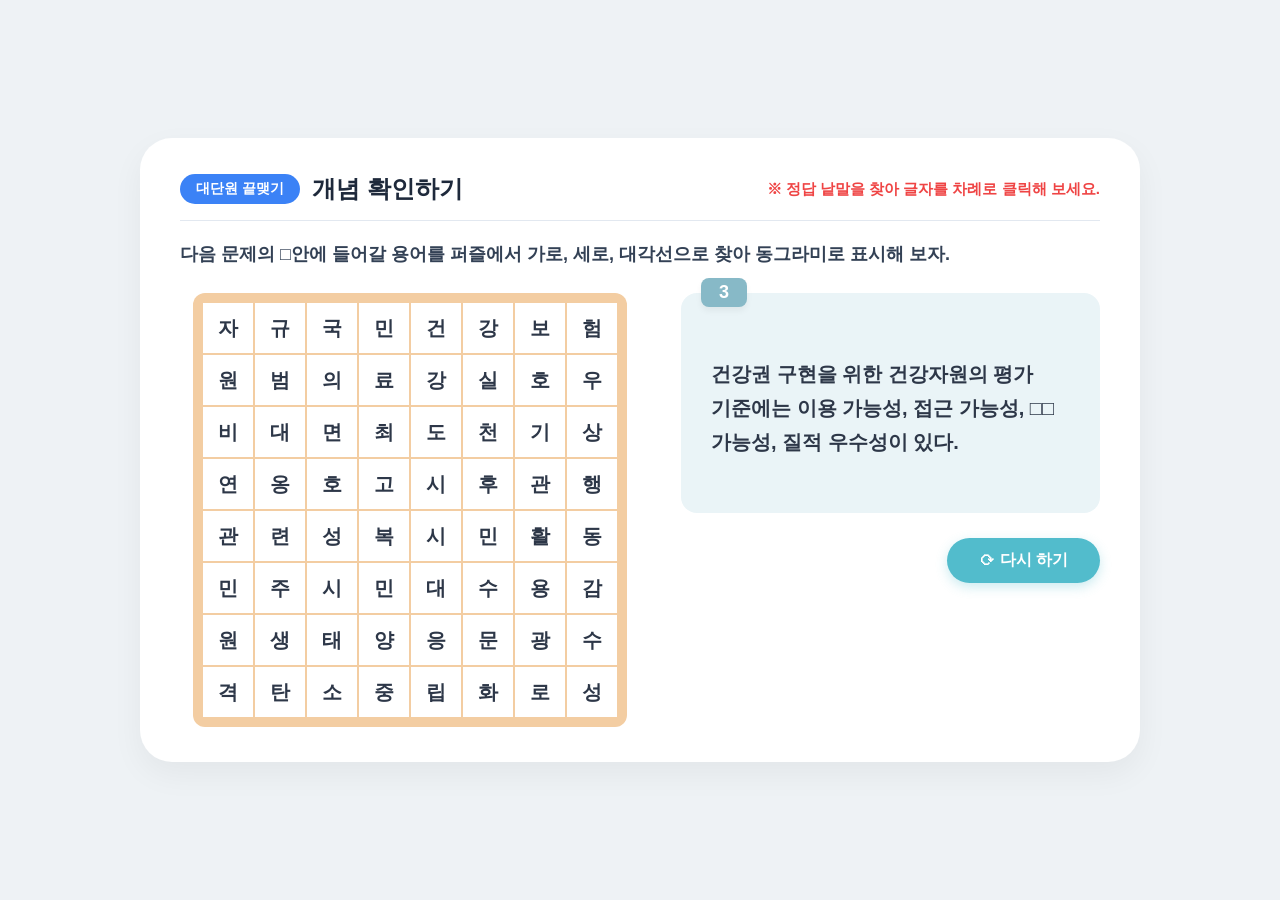
==== commit 36952023: "260518: 디자인 이미지 프롬프트에 넣은 결과 반영" ====
--- a/260518/index.html
+++ b/260518/index.html
@@ -2,8 +2,7 @@
 <html lang="ko">
     <head>
         <meta charset="UTF-8" />
-        <title>숨은 단어 찾기 게임 - 콘솔 제어 버전</title>
-        <!-- jQuery CDN 등록 -->
+        <title>숨은 단어 찾기 게임 - 교재 디자인 버전</title>
         <script src="https://code.jquery.com/jquery-3.6.0.min.js"></script>
         <style>
             * {
@@ -12,69 +11,119 @@
                 padding: 0;
             }
             body {
-                font-family: 'Malgun Gothic', sans-serif;
-                background-color: #f5f6fa;
+                font-family: 'Malgun Gothic', 'Apple SD Gothic Neo', sans-serif;
+                background-color: #eef2f5;
                 display: flex;
                 justify-content: center;
                 align-items: center;
                 height: 100vh;
-            }
-
-            /* 메인 게임 컨테이너 (좌우 배치) */
-            .game-container {
-                display: flex;
-                width: 900px;
-                height: 550px;
+                padding: 20px;
+            }
+
+            /* [변경] 메인 전체 외곽 컨테이너 */
+            .main-wrapper {
+                width: 1000px;
                 background: #ffffff;
-                border-radius: 12px;
-                box-shadow: 0 8px 24px rgba(0, 0, 0, 0.1);
-                overflow: hidden;
+                border-radius: 32px;
+                box-shadow: 0 12px 32px rgba(0, 0, 0, 0.05);
+                padding: 35px 40px;
+                display: flex;
+                flex-direction: column;
+                gap: 20px;
+            }
+
+            /* [추가] 상단 타이틀 영역 스타일 */
+            .game-header {
+                display: flex;
+                justify-content: space-between;
+                align-items: center;
+                border-bottom: 1px solid #e2e8f0;
+                padding-bottom: 15px;
+            }
+            .header-title-box {
+                display: flex;
+                align-items: center;
+                gap: 12px;
+            }
+            .badge-blue {
+                background-color: #3b82f6;
+                color: #ffffff;
+                font-weight: bold;
+                font-size: 14px;
+                padding: 6px 16px;
+                border-radius: 20px;
+            }
+            .main-title {
+                font-size: 24px;
+                font-weight: 800;
+                color: #1e293b;
+            }
+            .instruction-text {
+                font-size: 15px;
+                color: #ef4444;
+                font-weight: 600;
+            }
+
+            /* [변경] 가이드 지문 영역 */
+            .guide-intro {
+                font-size: 18px;
+                color: #334155;
+                font-weight: bold;
+                line-height: 1.5;
+                margin-bottom: 5px;
+            }
+
+            /* 콘텐츠 배치 영역 (좌/우) */
+            .game-content {
+                display: flex;
+                gap: 40px;
+                align-items: flex-start;
             }
 
             /* 좌측 영역: 단어 판 */
             .left-panel {
-                flex: 1.2;
+                flex: 1.1;
                 display: flex;
                 justify-content: center;
                 align-items: center;
-                background-color: #f8f9fa;
-                border-right: 2px solid #edf2f7;
-                padding: 20px;
             }
             .grid-wrapper {
                 position: relative;
                 display: inline-block;
-                overflow: visible; /* 타원이 외곽에서 잘리는 현상 방지 */
+                overflow: visible;
+                /* [변경] 단어판 외곽 베이지/오렌지 라운드 테두리 */
+                background-color: #f3cda2;
+                padding: 8px;
+                border-radius: 12px;
             }
             /* 단어 판 테이블 스타일 */
             .word-table {
                 border-collapse: collapse;
                 user-select: none;
+                background-color: #ffffff;
             }
             .word-table td {
-                width: 55px;
-                height: 55px;
-                border: 2px solid #cbd5e0;
+                width: 52px;
+                height: 52px;
+                /* [변경] 교재 느낌의 연한 브라운 격자선 */
+                border: 2px solid #f3cda2;
                 text-align: center;
-                font-size: 22px;
+                font-size: 20px;
                 font-weight: bold;
                 color: #2d3748;
                 cursor: pointer;
-                background-color: #ffffff;
-                transition:
-                    background-color 0.2s,
-                    color 0.2s;
-            }
-            /* 글자가 켜졌을 때 스타일 (빨간색) */
+                transition: background-color 0.2s;
+            }
+            /* 글자가 선택되어 켜졌을 때 스타일 (임시 피드백) */
             .word-table td.is-lit {
-                color: #e53e3e !important;
-                background-color: #fff5f5;
+                background-color: #fff1f2;
+                color: #f43f5e;
             }
 
             /* 테스트 모드 정답 힌트 스타일 */
             .word-table td.is-test-hint {
-                background-color: #ebf8ff !important;
-                border: 2px dashed #3182ce !important;
+                background-color: #f0fdf4 !important;
+                border: 2px dashed #22c55e !important;
             }
 
             /* 타원 표시용 SVG 오버레이 */
@@ -84,9 +133,9 @@
                 left: 0;
                 width: 100%;
                 height: 100%;
-                pointer-events: none; /* 클릭 이벤트 투과 */
+                pointer-events: none;
                 z-index: 10;
-                overflow: visible; /* 구석 단어 선택 시 타원 잘림 방지 */
+                overflow: visible;
             }
 
             /* 우측 영역: 문제 및 제어 */
@@ -94,69 +143,101 @@
                 flex: 1;
                 display: flex;
                 flex-direction: column;
-                justify-content: space-between;
-                padding: 40px;
-            }
-            /* 우측 중앙: 문제 상자 */
+                gap: 25px;
+            }
+
+            /* [변경] 우측 중앙: 교재 스타일의 파스텔 블루 문제 상자 */
             .question-box {
-                margin: auto 0;
-                text-align: center;
-            }
+                background-color: #eaf4f7;
+                border-radius: 16px;
+                padding: 30px;
+                position: relative;
+                min-height: 220px;
+                display: flex;
+                flex-direction: column;
+                justify-content: center;
+            }
+            /* [변경] 문제 번호 배지 */
             .question-number {
+                position: absolute;
+                top: -15px;
+                left: 20px;
+                background-color: #87b9c7;
+                color: #ffffff;
                 font-size: 18px;
-                color: #4a5568;
-                font-weight: 600;
-                margin-bottom: 10px;
+                font-weight: bold;
+                padding: 4px 18px;
+                border-radius: 8px;
+                box-shadow: 0 4px 6px rgba(0, 0, 0, 0.05);
             }
             .question-text {
-                font-size: 24px;
-                color: #1a202c;
+                font-size: 20px;
+                color: #2d3748;
                 font-weight: bold;
-                line-height: 1.6;
+                line-height: 1.7;
                 word-break: keep-all;
-            }
-            /* 우측 하단: 제어 상자 (테스트 버튼 제거됨) */
+                margin-top: 10px;
+            }
+
+            /* 우측 하단: 제어 상자 */
             .control-box {
                 display: flex;
                 justify-content: flex-end;
             }
+            /* [변경] 교재 스타일의 다시하기 하늘색 알약 버튼 */
             .reset-btn {
-                padding: 12px 28px;
+                padding: 12px 32px;
                 font-size: 16px;
                 font-weight: bold;
                 color: #ffffff;
-                background-color: #3182ce;
+                background-color: #52bccc;
                 border: none;
-                border-radius: 6px;
+                border-radius: 50px;
                 cursor: pointer;
-                transition: background-color 0.2s;
+                box-shadow: 0 4px 12px rgba(82, 188, 204, 0.3);
+                transition: all 0.2s;
+                display: flex;
+                align-items: center;
+                gap: 6px;
             }
             .reset-btn:hover {
-                background-color: #2b6cb0;
+                background-color: #43aab9;
+                transform: translateY(-1px);
             }
         </style>
     </head>
     <body>
-        <div class="game-container" id="wordGame">
-            <!-- 좌측 단어 판 -->
-            <div class="left-panel">
-                <div class="grid-wrapper">
-                    <table class="word-table">
-                        <tbody class="js-grid-body"></tbody>
-                    </table>
-                    <!-- 정답 타원을 그릴 SVG -->
-                    <svg class="svg-overlay js-svg-overlay"></svg>
+        <div class="main-wrapper" id="wordGame">
+            <div class="game-header">
+                <div class="header-title-box">
+                    <span class="badge-blue">대단원 끝맺기</span>
+                    <h1 class="main-title">개념 확인하기</h1>
                 </div>
+                <div class="instruction-text">※ 정답 낱말을 찾아 글자를 차례로 클릭해 보세요.</div>
             </div>
 
-            <!-- 우측 내용 정보 -->
-            <div class="right-panel">
-                <div class="question-box">
-                    <div class="question-number js-q-num">준비 중</div>
-                    <div class="question-text js-q-text">문제를 불러오는 중입니다...</div>
+            <div class="guide-intro">
+                다음 문제의 □안에 들어갈 용어를 퍼즐에서 가로, 세로, 대각선으로 찾아 동그라미로 표시해 보자.
+            </div>
+
+            <div class="game-content">
+                <div class="left-panel">
+                    <div class="grid-wrapper">
+                        <table class="word-table">
+                            <tbody class="js-grid-body"></tbody>
+                        </table>
+                        <svg class="svg-overlay js-svg-overlay"></svg>
+                    </div>
                 </div>
-                <div class="control-box">
-                    <button class="reset-btn js-reset-btn">다시 하기</button>
+
+                <div class="right-panel">
+                    <div class="question-box">
+                        <div class="question-number js-q-num">0</div>
+                        <div class="question-text js-q-text">문제를 불러오는 중입니다...</div>
+                    </div>
+                    <div class="control-box">
+                        <button class="reset-btn js-reset-btn">⟳ 다시 하기</button>
+                    </div>
                 </div>
             </div>
         </div>
@@ -180,13 +261,10 @@
                 this.init();
             }
 
-            // 최초 1회 초기화 및 기믹 연결
             WordSearchGame.prototype.init = function () {
                 var self = this;
-
                 this.renderStaticGrid();
 
-                // 다시 하기 버튼 기믹 연결
                 this.$el.find('.js-reset-btn').on('click', function () {
                     self.loadQuestion(self.currentIdx);
                 });
@@ -194,7 +272,6 @@
                 this.loadQuestion(this.currentIdx);
             };
 
-            // 고정 단어판 최초 렌더링
             WordSearchGame.prototype.renderStaticGrid = function () {
                 var self = this;
                 var $tbody = this.$el.find('.js-grid-body').empty();
@@ -215,7 +292,6 @@
                 }
             };
 
-            // 특정 인덱스의 문제 세팅 메소드
             WordSearchGame.prototype.loadQuestion = function (index) {
                 if (index >= this.questions.length) {
                     this.currentIdx = 0;
@@ -233,16 +309,14 @@
                 this.$el.find('.js-grid-body td').removeClass('is-lit is-test-hint');
                 this.$el.find('.js-svg-overlay').empty();
 
-                this.$el.find('.js-q-num').text('문제 ' + this.currentQuestion.questionNum);
+                this.$el.find('.js-q-num').text(this.currentQuestion.questionNum);
                 this.$el.find('.js-q-text').html(this.currentQuestion.questionText);
 
-                // 새 문제를 로드할 때 테스트 모드가 켜져 있다면 바로 힌트 갱신
                 if (this.isTestMode) {
                     this.showTestHints();
                 }
             };
 
-            // 글자 칸 클릭 핸들러
             WordSearchGame.prototype.handleCellClick = function ($cell) {
                 var self = this;
 
@@ -308,7 +382,7 @@
                 return this.$el.find('.js-grid-body tr').eq(row).find('td').eq(col);
             };
 
-            // 완성된 단어 위에 타원을 그려주는 메소드
+            // [변경] 완성된 단어 위에 교재와 매칭되는 핑크(마젠타) 색상 타원을 그려주는 메소드
             WordSearchGame.prototype.drawEllipseForWord = function (word) {
                 var $svg = this.$el.find('.js-svg-overlay');
 
@@ -336,8 +410,9 @@
                 var dy = y2 - y1;
                 var distance = Math.sqrt(dx * dx + dy * dy);
 
-                var rx = (distance + w1 * 0.75) / 2;
-                var ry = h1 * 0.42;
+                // 구석 셀 컷팅 방지를 위해 패딩 비례 수치 적용
+                var rx = (distance + w1 * 0.78) / 2;
+                var ry = h1 * 0.44;
                 var angle = (Math.atan2(dy, dx) * 180) / Math.PI;
 
                 var ellipse = document.createElementNS('http://www.w3.org/2000/svg', 'ellipse');
@@ -346,28 +421,23 @@
                 ellipse.setAttribute('rx', rx);
                 ellipse.setAttribute('ry', ry);
                 ellipse.setAttribute('transform', 'rotate(' + angle + ' ' + cx + ' ' + cy + ')');
-                ellipse.setAttribute('stroke', '#38a169');
-                ellipse.setAttribute('stroke-width', '3');
-                ellipse.setAttribute('fill', 'rgba(72, 187, 120, 0.15)');
+
+                // 이미지 디자인 맞춤: 마젠타 핫핑크 색상 적용
+                ellipse.setAttribute('stroke', '#ff007f');
+                ellipse.setAttribute('stroke-width', '4');
+                ellipse.setAttribute('fill', 'rgba(255, 0, 127, 0.08)');
 
                 $svg.append(ellipse);
             };
 
-            // 콘솔 제어용 테스트 모드 토글 메소드
+            // 콘솔 제어용 테스트 모드
             WordSearchGame.prototype.toggleTestMode = function () {
                 this.isTestMode = !this.isTestMode;
-
                 if (this.isTestMode) {
-                    console.log(
-                        '%c[WordGame] 테스트 모드가 켜졌습니다. (정답 칸 표시)',
-                        'color: #3182ce; font-weight: bold;'
-                    );
+                    console.log('%c[WordGame] 테스트 힌트 활성화', 'color: #22c55e; font-weight: bold;');
                     this.showTestHints();
                 } else {
-                    console.log(
-                        '%c[WordGame] 테스트 모드가 꺼졌습니다.',
-                        'color: #e53e3e; font-weight: bold;'
-                    );
+                    console.log('%c[WordGame] 테스트 힌트 비활성화', 'color: #ef4444; font-weight: bold;');
                     this.clearTestHints();
                 }
             };
@@ -387,130 +457,89 @@
                 this.$el.find('.js-grid-body td').removeClass('is-test-hint');
             };
 
-            // 정답 효과음
+            // 사운드 관련 Web Audio API
             WordSearchGame.prototype.playSuccessSound = function () {
                 try {
                     var AudioContext = window.AudioContext || window.webkitAudioContext;
                     if (!AudioContext) return;
-
-                    var ctx = new AudioContext();
-                    var now = ctx.currentTime;
-                    var osc = ctx.createOscillator();
-                    var gain = ctx.createGain();
-
+                    var ctx = new AudioContext(),
+                        now = ctx.currentTime,
+                        osc = ctx.createOscillator(),
+                        gain = ctx.createGain();
                     osc.type = 'sine';
                     osc.frequency.setValueAtTime(523.25, now);
                     osc.frequency.setValueAtTime(783.99, now + 0.1);
-
                     gain.gain.setValueAtTime(0.5, now);
                     gain.gain.exponentialRampToValueAtTime(0.001, now + 0.4);
-
                     osc.connect(gain);
                     gain.connect(ctx.destination);
                     osc.start(now);
                     osc.stop(now + 0.4);
-                } catch (e) {
-                    console.warn(e);
-                }
-            };
-
-            // 오답 효과음
+                } catch (e) {}
+            };
+
             WordSearchGame.prototype.playFailureSound = function () {
                 try {
                     var AudioContext = window.AudioContext || window.webkitAudioContext;
                     if (!AudioContext) return;
-
-                    var ctx = new AudioContext();
-                    var now = ctx.currentTime;
-                    var osc = ctx.createOscillator();
-                    var gain = ctx.createGain();
-
+                    var ctx = new AudioContext(),
+                        now = ctx.currentTime,
+                        osc = ctx.createOscillator(),
+                        gain = ctx.createGain();
                     osc.type = 'triangle';
                     osc.frequency.setValueAtTime(180, now);
                     osc.frequency.linearRampToValueAtTime(130, now + 0.15);
-
                     gain.gain.setValueAtTime(0.4, now);
                     gain.gain.exponentialRampToValueAtTime(0.001, now + 0.15);
-
                     osc.connect(gain);
                     gain.connect(ctx.destination);
                     osc.start(now);
                     osc.stop(now + 0.15);
-                } catch (e) {
-                    console.warn(e);
-                }
+                } catch (e) {}
             };
 
             // ==========================================
-            // 고정형 게임 데이터 정의
+            // [데이터 반영] 이미지와 동일한 8x8 고정 단어판 데이터 구성
             // ==========================================
             var globalGameConfig = {
-                gridSize: { rows: 5, cols: 5 },
+                gridSize: { rows: 8, cols: 8 },
                 gridLetters: [
-                    ['사', '과', '배', '포', '도'],
-                    ['바', '나', '나', '귤', '수'],
-                    ['박', '멜', '론', '참', '외'],
-                    ['딸', '기', '앵', '두', '감'],
-                    ['자', '두', '레', '몬', '라'],
+                    ['자', '규', '국', '민', '건', '강', '보', '험'],
+                    ['원', '범', '의', '료', '강', '실', '호', '우'],
+                    ['비', '대', '면', '최', '도', '천', '기', '상'],
+                    ['연', '옹', '호', '고', '시', '후', '관', '행'],
+                    ['관', '련', '성', '복', '시', '민', '활', '동'],
+                    ['민', '주', '시', '민', '대', '수', '용', '감'],
+                    ['원', '생', '태', '양', '응', '문', '광', '수'],
+                    ['격', '탄', '소', '중', '립', '화', '로', '성'],
                 ],
                 questions: [
                     {
-                        questionNum: 1,
-                        questionText: '새콤달콤 빨간 과일은? (□□)<br>길고 노란 열대 과일은? (□□□)',
+                        questionNum: 3,
+                        questionText:
+                            '건강권 구현을 위한 건강자원의 평가 기준에는 이용 가능성, 접근 가능성, □□ 가능성, 질적 우수성이 있다.',
                         words: [
+                            // 이미지에 정답 후보 및 드로잉으로 예시되어 있는 정답 배치 세팅
                             {
-                                text: '사과',
+                                text: '수용',
                                 cells: [
-                                    { r: 0, c: 0 },
-                                    { r: 0, c: 1 },
+                                    { r: 5, c: 5 },
+                                    { r: 5, c: 6 },
                                 ],
                             },
                             {
-                                text: '바나나',
+                                text: '관련성',
                                 cells: [
-                                    { r: 1, c: 0 },
-                                    { r: 1, c: 1 },
-                                    { r: 1, c: 2 },
-                                ],
-                            },
-                        ],
-                    },
-                    {
-                        questionNum: 2,
-                        questionText: '보라색 포도송이! (□□)<br>그리운 초록빛 과일! (□□)',
-                        words: [
-                            {
-                                text: '포도',
-                                cells: [
-                                    { r: 0, c: 3 },
-                                    { r: 0, c: 4 },
+                                    { r: 4, c: 0 },
+                                    { r: 4, c: 1 },
+                                    { r: 4, c: 2 },
                                 ],
                             },
                             {
-                                text: '멜론',
+                                text: '최고',
                                 cells: [
-                                    { r: 2, c: 1 },
-                                    { r: 2, c: 2 },
-                                ],
-                            },
-                        ],
-                    },
-                    {
-                        questionNum: 3,
-                        questionText: '여름의 왕자! (□□)<br>새콤한 노란 시트러스! (□□)',
-                        words: [
-                            {
-                                text: '수박',
-                                cells: [
-                                    { r: 1, c: 4 },
-                                    { r: 2, c: 0 },
-                                ],
-                            },
-                            {
-                                text: '레몬',
-                                cells: [
-                                    { r: 4, c: 2 },
-                                    { r: 4, c: 3 },
+                                    { r: 2, c: 3 },
+                                    { r: 3, c: 3 },
                                 ],
                             },
                         ],
@@ -518,20 +547,10 @@
                 ],
             };
 
-            // ==========================================
-            // 게임 초기화 및 전역 함수 래핑 기입
-            // ==========================================
             $(document).ready(function () {
-                // 인스턴스를 생성하여 내부 변수에 할당
                 var wordGameInstance = new WordSearchGame('#wordGame', globalGameConfig);
-
-                // 외부 콘솔에서 바로 window.toggleTestMode() 형태로 접근할 수 있게 함수 바인딩
                 window.toggleTestMode = function () {
-                    if (wordGameInstance) {
-                        wordGameInstance.toggleTestMode();
-                    } else {
-                        console.error('게임 모듈이 로드되지 않았습니다.');
-                    }
+                    if (wordGameInstance) wordGameInstance.toggleTestMode();
                 };
             });
         </script>
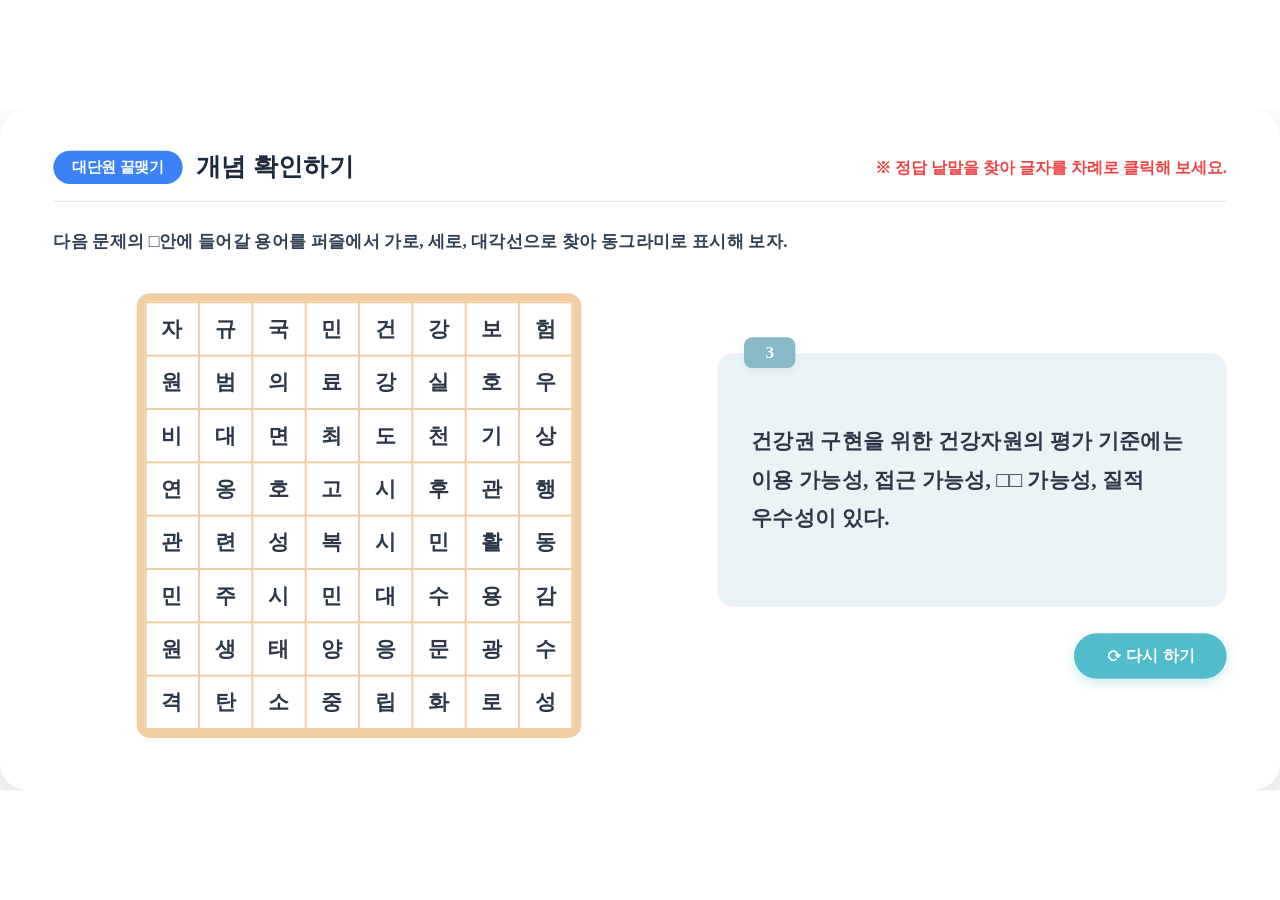
==== commit 98339e4d: "260518: 기존 scale 구조 적용" ====
--- a/260518/index.html
+++ b/260518/index.html
@@ -2,557 +2,55 @@
 <html lang="ko">
     <head>
         <meta charset="UTF-8" />
-        <title>숨은 단어 찾기 게임 - 교재 디자인 버전</title>
+        <title>숨은 단어 찾기 게임 - 좌표 완벽 수정 버전</title>
         <script src="https://code.jquery.com/jquery-3.6.0.min.js"></script>
-        <style>
-            * {
-                box-sizing: border-box;
-                margin: 0;
-                padding: 0;
-            }
-            body {
-                font-family: 'Malgun Gothic', 'Apple SD Gothic Neo', sans-serif;
-                background-color: #eef2f5;
-                display: flex;
-                justify-content: center;
-                align-items: center;
-                height: 100vh;
-                padding: 20px;
-            }
-
-            /* [변경] 메인 전체 외곽 컨테이너 */
-            .main-wrapper {
-                width: 1000px;
-                background: #ffffff;
-                border-radius: 32px;
-                box-shadow: 0 12px 32px rgba(0, 0, 0, 0.05);
-                padding: 35px 40px;
-                display: flex;
-                flex-direction: column;
-                gap: 20px;
-            }
-
-            /* [추가] 상단 타이틀 영역 스타일 */
-            .game-header {
-                display: flex;
-                justify-content: space-between;
-                align-items: center;
-                border-bottom: 1px solid #e2e8f0;
-                padding-bottom: 15px;
-            }
-            .header-title-box {
-                display: flex;
-                align-items: center;
-                gap: 12px;
-            }
-            .badge-blue {
-                background-color: #3b82f6;
-                color: #ffffff;
-                font-weight: bold;
-                font-size: 14px;
-                padding: 6px 16px;
-                border-radius: 20px;
-            }
-            .main-title {
-                font-size: 24px;
-                font-weight: 800;
-                color: #1e293b;
-            }
-            .instruction-text {
-                font-size: 15px;
-                color: #ef4444;
-                font-weight: 600;
-            }
-
-            /* [변경] 가이드 지문 영역 */
-            .guide-intro {
-                font-size: 18px;
-                color: #334155;
-                font-weight: bold;
-                line-height: 1.5;
-                margin-bottom: 5px;
-            }
-
-            /* 콘텐츠 배치 영역 (좌/우) */
-            .game-content {
-                display: flex;
-                gap: 40px;
-                align-items: flex-start;
-            }
-
-            /* 좌측 영역: 단어 판 */
-            .left-panel {
-                flex: 1.1;
-                display: flex;
-                justify-content: center;
-                align-items: center;
-            }
-            .grid-wrapper {
-                position: relative;
-                display: inline-block;
-                overflow: visible;
-                /* [변경] 단어판 외곽 베이지/오렌지 라운드 테두리 */
-                background-color: #f3cda2;
-                padding: 8px;
-                border-radius: 12px;
-            }
-            /* 단어 판 테이블 스타일 */
-            .word-table {
-                border-collapse: collapse;
-                user-select: none;
-                background-color: #ffffff;
-            }
-            .word-table td {
-                width: 52px;
-                height: 52px;
-                /* [변경] 교재 느낌의 연한 브라운 격자선 */
-                border: 2px solid #f3cda2;
-                text-align: center;
-                font-size: 20px;
-                font-weight: bold;
-                color: #2d3748;
-                cursor: pointer;
-                transition: background-color 0.2s;
-            }
-            /* 글자가 선택되어 켜졌을 때 스타일 (임시 피드백) */
-            .word-table td.is-lit {
-                background-color: #fff1f2;
-                color: #f43f5e;
-            }
-
-            /* 테스트 모드 정답 힌트 스타일 */
-            .word-table td.is-test-hint {
-                background-color: #f0fdf4 !important;
-                border: 2px dashed #22c55e !important;
-            }
-
-            /* 타원 표시용 SVG 오버레이 */
-            .svg-overlay {
-                position: absolute;
-                top: 0;
-                left: 0;
-                width: 100%;
-                height: 100%;
-                pointer-events: none;
-                z-index: 10;
-                overflow: visible;
-            }
-
-            /* 우측 영역: 문제 및 제어 */
-            .right-panel {
-                flex: 1;
-                display: flex;
-                flex-direction: column;
-                gap: 25px;
-            }
-
-            /* [변경] 우측 중앙: 교재 스타일의 파스텔 블루 문제 상자 */
-            .question-box {
-                background-color: #eaf4f7;
-                border-radius: 16px;
-                padding: 30px;
-                position: relative;
-                min-height: 220px;
-                display: flex;
-                flex-direction: column;
-                justify-content: center;
-            }
-            /* [변경] 문제 번호 배지 */
-            .question-number {
-                position: absolute;
-                top: -15px;
-                left: 20px;
-                background-color: #87b9c7;
-                color: #ffffff;
-                font-size: 18px;
-                font-weight: bold;
-                padding: 4px 18px;
-                border-radius: 8px;
-                box-shadow: 0 4px 6px rgba(0, 0, 0, 0.05);
-            }
-            .question-text {
-                font-size: 20px;
-                color: #2d3748;
-                font-weight: bold;
-                line-height: 1.7;
-                word-break: keep-all;
-                margin-top: 10px;
-            }
-
-            /* 우측 하단: 제어 상자 */
-            .control-box {
-                display: flex;
-                justify-content: flex-end;
-            }
-            /* [변경] 교재 스타일의 다시하기 하늘색 알약 버튼 */
-            .reset-btn {
-                padding: 12px 32px;
-                font-size: 16px;
-                font-weight: bold;
-                color: #ffffff;
-                background-color: #52bccc;
-                border: none;
-                border-radius: 50px;
-                cursor: pointer;
-                box-shadow: 0 4px 12px rgba(82, 188, 204, 0.3);
-                transition: all 0.2s;
-                display: flex;
-                align-items: center;
-                gap: 6px;
-            }
-            .reset-btn:hover {
-                background-color: #43aab9;
-                transform: translateY(-1px);
-            }
-        </style>
+        <link rel="stylesheet" href="index.css" />
     </head>
     <body>
-        <div class="main-wrapper" id="wordGame">
-            <div class="game-header">
-                <div class="header-title-box">
-                    <span class="badge-blue">대단원 끝맺기</span>
-                    <h1 class="main-title">개념 확인하기</h1>
-                </div>
-                <div class="instruction-text">※ 정답 낱말을 찾아 글자를 차례로 클릭해 보세요.</div>
-            </div>
-
-            <div class="guide-intro">
-                다음 문제의 □안에 들어갈 용어를 퍼즐에서 가로, 세로, 대각선으로 찾아 동그라미로 표시해 보자.
-            </div>
-
-            <div class="game-content">
-                <div class="left-panel">
-                    <div class="grid-wrapper">
-                        <table class="word-table">
-                            <tbody class="js-grid-body"></tbody>
-                        </table>
-                        <svg class="svg-overlay js-svg-overlay"></svg>
+        <div id="container"></div>
+        <div id="wrap">
+            <div class="main-wrapper" id="wordGame">
+                <div class="game-header">
+                    <div class="header-title-box">
+                        <span class="badge-blue">대단원 끝맺기</span>
+                        <h1 class="main-title">개념 확인하기</h1>
                     </div>
+                    <div class="instruction-text">※ 정답 낱말을 찾아 글자를 차례로 클릭해 보세요.</div>
                 </div>
 
-                <div class="right-panel">
-                    <div class="question-box">
-                        <div class="question-number js-q-num">0</div>
-                        <div class="question-text js-q-text">문제를 불러오는 중입니다...</div>
+                <div class="guide-intro">
+                    다음 문제의 □안에 들어갈 용어를 퍼즐에서 가로, 세로, 대각선으로 찾아 동그라미로 표시해
+                    보자.
+                </div>
+
+                <div class="game-content">
+                    <div class="left-panel">
+                        <div class="grid-wrapper">
+                            <div class="table-relative-box">
+                                <table class="word-table">
+                                    <tbody class="js-grid-body"></tbody>
+                                </table>
+                                <svg class="svg-overlay js-svg-overlay">
+                                    <g class="js-hint-group"></g>
+                                    <g class="js-found-group"></g>
+                                </svg>
+                            </div>
+                        </div>
                     </div>
-                    <div class="control-box">
-                        <button class="reset-btn js-reset-btn">⟳ 다시 하기</button>
+
+                    <div class="right-panel">
+                        <div class="question-box">
+                            <div class="question-number js-q-num">0</div>
+                            <div class="question-text js-q-text">문제를 불러오는 중입니다...</div>
+                        </div>
+                        <div class="control-box">
+                            <button class="reset-btn js-reset-btn">⟳ 다시 하기</button>
+                        </div>
                     </div>
                 </div>
             </div>
         </div>
-
-        <script>
-            // ==========================================
-            // ES5 형태의 숨은 단어 찾기 게임 로직 클래스
-            // ==========================================
-            function WordSearchGame(elementId, gameConfig) {
-                this.$el = $(elementId);
-                this.gridConfig = {
-                    size: gameConfig.gridSize,
-                    letters: gameConfig.gridLetters,
-                };
-                this.questions = gameConfig.questions;
-
-                this.currentIdx = 0;
-                this.currentQuestion = null;
-                this.isTestMode = false;
-
-                this.init();
-            }
-
-            WordSearchGame.prototype.init = function () {
-                var self = this;
-                this.renderStaticGrid();
-
-                this.$el.find('.js-reset-btn').on('click', function () {
-                    self.loadQuestion(self.currentIdx);
-                });
-
-                this.loadQuestion(this.currentIdx);
-            };
-
-            WordSearchGame.prototype.renderStaticGrid = function () {
-                var self = this;
-                var $tbody = this.$el.find('.js-grid-body').empty();
-
-                for (var r = 0; r < this.gridConfig.size.rows; r++) {
-                    var $tr = $('<tr></tr>');
-                    for (var c = 0; c < this.gridConfig.size.cols; c++) {
-                        var letter = this.gridConfig.letters[r][c] || '';
-                        var $td = $('<td></td>').text(letter).attr('data-row', r).attr('data-col', c);
-
-                        $td.on('click', function () {
-                            self.handleCellClick($(this));
-                        });
-
-                        $tr.append($td);
-                    }
-                    $tbody.append($tr);
-                }
-            };
-
-            WordSearchGame.prototype.loadQuestion = function (index) {
-                if (index >= this.questions.length) {
-                    this.currentIdx = 0;
-                    index = 0;
-                }
-
-                this.currentIdx = index;
-                this.currentQuestion = $.extend(true, {}, this.questions[index]);
-
-                this.currentQuestion.words.forEach(function (word) {
-                    word.found = false;
-                    word.clickedIndices = [];
-                });
-
-                this.$el.find('.js-grid-body td').removeClass('is-lit is-test-hint');
-                this.$el.find('.js-svg-overlay').empty();
-
-                this.$el.find('.js-q-num').text(this.currentQuestion.questionNum);
-                this.$el.find('.js-q-text').html(this.currentQuestion.questionText);
-
-                if (this.isTestMode) {
-                    this.showTestHints();
-                }
-            };
-
-            WordSearchGame.prototype.handleCellClick = function ($cell) {
-                var self = this;
-
-                if ($cell.hasClass('is-lit')) {
-                    return;
-                }
-
-                var row = parseInt($cell.attr('data-row'), 10);
-                var col = parseInt($cell.attr('data-col'), 10);
-                var matched = false;
-                var completedWords = [];
-
-                this.currentQuestion.words.forEach(function (word) {
-                    if (word.found) return;
-
-                    var idx = -1;
-                    for (var i = 0; i < word.cells.length; i++) {
-                        if (word.cells[i].r === row && word.cells[i].c === col) {
-                            idx = i;
-                            break;
-                        }
-                    }
-
-                    if (idx !== -1) {
-                        matched = true;
-                        if (word.clickedIndices.indexOf(idx) === -1) {
-                            word.clickedIndices.push(idx);
-                        }
-                        if (word.clickedIndices.length === word.cells.length) {
-                            completedWords.push(word);
-                        }
-                    }
-                });
-
-                if (matched) {
-                    $cell.addClass('is-lit');
-
-                    completedWords.forEach(function (word) {
-                        word.found = true;
-                        self.drawEllipseForWord(word);
-
-                        word.cells.forEach(function (cell) {
-                            var $c = self.getCellElement(cell.r, cell.c);
-                            $c.removeClass('is-lit is-test-hint');
-                        });
-                    });
-
-                    var isAllCleared = this.currentQuestion.words.every(function (w) {
-                        return w.found;
-                    });
-                    if (isAllCleared) {
-                        this.playSuccessSound();
-                        setTimeout(function () {
-                            self.loadQuestion(self.currentIdx + 1);
-                        }, 600);
-                    }
-                } else {
-                    this.playFailureSound();
-                }
-            };
-
-            WordSearchGame.prototype.getCellElement = function (row, col) {
-                return this.$el.find('.js-grid-body tr').eq(row).find('td').eq(col);
-            };
-
-            // [변경] 완성된 단어 위에 교재와 매칭되는 핑크(마젠타) 색상 타원을 그려주는 메소드
-            WordSearchGame.prototype.drawEllipseForWord = function (word) {
-                var $svg = this.$el.find('.js-svg-overlay');
-
-                var startCell = this.getCellElement(word.cells[0].r, word.cells[0].c);
-                var endCell = this.getCellElement(
-                    word.cells[word.cells.length - 1].r,
-                    word.cells[word.cells.length - 1].c
-                );
-
-                var pos1 = startCell.position();
-                var pos2 = endCell.position();
-
-                var w1 = startCell.outerWidth();
-                var h1 = startCell.outerHeight();
-
-                var x1 = pos1.left + w1 / 2;
-                var y1 = pos1.top + h1 / 2;
-                var x2 = pos2.left + w1 / 2;
-                var y2 = pos2.top + h1 / 2;
-
-                var cx = (x1 + x2) / 2;
-                var cy = (y1 + y2) / 2;
-
-                var dx = x2 - x1;
-                var dy = y2 - y1;
-                var distance = Math.sqrt(dx * dx + dy * dy);
-
-                // 구석 셀 컷팅 방지를 위해 패딩 비례 수치 적용
-                var rx = (distance + w1 * 0.78) / 2;
-                var ry = h1 * 0.44;
-                var angle = (Math.atan2(dy, dx) * 180) / Math.PI;
-
-                var ellipse = document.createElementNS('http://www.w3.org/2000/svg', 'ellipse');
-                ellipse.setAttribute('cx', cx);
-                ellipse.setAttribute('cy', cy);
-                ellipse.setAttribute('rx', rx);
-                ellipse.setAttribute('ry', ry);
-                ellipse.setAttribute('transform', 'rotate(' + angle + ' ' + cx + ' ' + cy + ')');
-
-                // 이미지 디자인 맞춤: 마젠타 핫핑크 색상 적용
-                ellipse.setAttribute('stroke', '#ff007f');
-                ellipse.setAttribute('stroke-width', '4');
-                ellipse.setAttribute('fill', 'rgba(255, 0, 127, 0.08)');
-
-                $svg.append(ellipse);
-            };
-
-            // 콘솔 제어용 테스트 모드
-            WordSearchGame.prototype.toggleTestMode = function () {
-                this.isTestMode = !this.isTestMode;
-                if (this.isTestMode) {
-                    console.log('%c[WordGame] 테스트 힌트 활성화', 'color: #22c55e; font-weight: bold;');
-                    this.showTestHints();
-                } else {
-                    console.log('%c[WordGame] 테스트 힌트 비활성화', 'color: #ef4444; font-weight: bold;');
-                    this.clearTestHints();
-                }
-            };
-
-            WordSearchGame.prototype.showTestHints = function () {
-                var self = this;
-                this.currentQuestion.words.forEach(function (word) {
-                    if (!word.found) {
-                        word.cells.forEach(function (cell) {
-                            self.getCellElement(cell.r, cell.c).addClass('is-test-hint');
-                        });
-                    }
-                });
-            };
-
-            WordSearchGame.prototype.clearTestHints = function () {
-                this.$el.find('.js-grid-body td').removeClass('is-test-hint');
-            };
-
-            // 사운드 관련 Web Audio API
-            WordSearchGame.prototype.playSuccessSound = function () {
-                try {
-                    var AudioContext = window.AudioContext || window.webkitAudioContext;
-                    if (!AudioContext) return;
-                    var ctx = new AudioContext(),
-                        now = ctx.currentTime,
-                        osc = ctx.createOscillator(),
-                        gain = ctx.createGain();
-                    osc.type = 'sine';
-                    osc.frequency.setValueAtTime(523.25, now);
-                    osc.frequency.setValueAtTime(783.99, now + 0.1);
-                    gain.gain.setValueAtTime(0.5, now);
-                    gain.gain.exponentialRampToValueAtTime(0.001, now + 0.4);
-                    osc.connect(gain);
-                    gain.connect(ctx.destination);
-                    osc.start(now);
-                    osc.stop(now + 0.4);
-                } catch (e) {}
-            };
-
-            WordSearchGame.prototype.playFailureSound = function () {
-                try {
-                    var AudioContext = window.AudioContext || window.webkitAudioContext;
-                    if (!AudioContext) return;
-                    var ctx = new AudioContext(),
-                        now = ctx.currentTime,
-                        osc = ctx.createOscillator(),
-                        gain = ctx.createGain();
-                    osc.type = 'triangle';
-                    osc.frequency.setValueAtTime(180, now);
-                    osc.frequency.linearRampToValueAtTime(130, now + 0.15);
-                    gain.gain.setValueAtTime(0.4, now);
-                    gain.gain.exponentialRampToValueAtTime(0.001, now + 0.15);
-                    osc.connect(gain);
-                    gain.connect(ctx.destination);
-                    osc.start(now);
-                    osc.stop(now + 0.15);
-                } catch (e) {}
-            };
-
-            // ==========================================
-            // [데이터 반영] 이미지와 동일한 8x8 고정 단어판 데이터 구성
-            // ==========================================
-            var globalGameConfig = {
-                gridSize: { rows: 8, cols: 8 },
-                gridLetters: [
-                    ['자', '규', '국', '민', '건', '강', '보', '험'],
-                    ['원', '범', '의', '료', '강', '실', '호', '우'],
-                    ['비', '대', '면', '최', '도', '천', '기', '상'],
-                    ['연', '옹', '호', '고', '시', '후', '관', '행'],
-                    ['관', '련', '성', '복', '시', '민', '활', '동'],
-                    ['민', '주', '시', '민', '대', '수', '용', '감'],
-                    ['원', '생', '태', '양', '응', '문', '광', '수'],
-                    ['격', '탄', '소', '중', '립', '화', '로', '성'],
-                ],
-                questions: [
-                    {
-                        questionNum: 3,
-                        questionText:
-                            '건강권 구현을 위한 건강자원의 평가 기준에는 이용 가능성, 접근 가능성, □□ 가능성, 질적 우수성이 있다.',
-                        words: [
-                            // 이미지에 정답 후보 및 드로잉으로 예시되어 있는 정답 배치 세팅
-                            {
-                                text: '수용',
-                                cells: [
-                                    { r: 5, c: 5 },
-                                    { r: 5, c: 6 },
-                                ],
-                            },
-                            {
-                                text: '관련성',
-                                cells: [
-                                    { r: 4, c: 0 },
-                                    { r: 4, c: 1 },
-                                    { r: 4, c: 2 },
-                                ],
-                            },
-                            {
-                                text: '최고',
-                                cells: [
-                                    { r: 2, c: 3 },
-                                    { r: 3, c: 3 },
-                                ],
-                            },
-                        ],
-                    },
-                ],
-            };
-
-            $(document).ready(function () {
-                var wordGameInstance = new WordSearchGame('#wordGame', globalGameConfig);
-                window.toggleTestMode = function () {
-                    if (wordGameInstance) wordGameInstance.toggleTestMode();
-                };
-            });
-        </script>
+        <script src="index.js"></script>
+        <script src="popscale.js"></script>
     </body>
 </html>
--- a/260518/index.css
+++ b/260518/index.css
@@ -0,0 +1,278 @@
+* {
+    box-sizing: border-box;
+    margin: 0;
+    padding: 0;
+}
+
+/* 화면 스크롤이 생기지 않도록 차단하고 검은색/어두운 배경으로 여백 처리 */
+/* body {
+    font-family: 'Malgun Gothic', 'Apple SD Gothic Neo', sans-serif;
+    background-color: #1e293b;
+    display: flex;
+    justify-content: center;
+    align-items: center;
+    height: 100vh;
+    width: 100vw;
+    overflow: hidden;
+    position: relative;
+} */
+
+/* ---------------------------------------
+ * screen
+ * --------------------------------------- */
+html {
+    width: 100%;
+    height: 100%;
+    /* overflow: hidden; */
+    overflow: auto;
+}
+
+body {
+    width: 100%;
+    height: 100%;
+    margin: 0;
+    padding: 0;
+    position: relative;
+    /* background: rgba(0, 0, 0, 0); */
+    overflow: hidden !important;
+    background: #fff;
+}
+
+button {
+    border: 0;
+}
+
+/* container */
+#container {
+    width: 100%;
+    height: 100%;
+    overflow: hidden;
+    background-position: center;
+    position: relative;
+    background-size: 100%;
+    visibility: hidden;
+    background: none;
+    /* background: url('../images/bg2.png') no-repeat; */
+}
+
+#container.intro {
+    /* background: url('../images/bg1.png') no-repeat; */
+    background-position: center;
+}
+
+/* wrap */
+#wrap {
+    width: 1920px;
+    height: 1020px;
+    position: absolute;
+    background-position: center;
+    /* visibility: hidden; */
+    top: 0;
+    margin: 0;
+    padding: 0;
+    box-sizing: border-box;
+    /* background-color: rgba(0, 0, 0, 1) !important; */
+    /* overflow: visible; */
+    overflow: hidden;
+}
+
+#wrap.intro {
+    /* background: url('../images/bg1.png') no-repeat; */
+    background-position: center;
+}
+
+#wrap [overflow-type='visible'] {
+    /* overflow: visible !important; */
+}
+
+/******************************************************************************/
+
+/* [핵심 변경] 1920x1020 고정 크기 컨테이너 */
+.main-wrapper {
+    width: 1920px;
+    height: 1020px;
+    background: #ffffff;
+    border-radius: 40px;
+    box-shadow: 0 24px 64px rgba(0, 0, 0, 0.15);
+    padding: 60px 80px;
+    display: flex;
+    flex-direction: column;
+    gap: 40px;
+
+    /* transform scale 기준점을 정중앙으로 설정 */
+    transform-origin: center center;
+    flex-shrink: 0;
+}
+
+/* 상단 타이틀 영역 스타일 */
+.game-header {
+    display: flex;
+    justify-content: space-between;
+    align-items: center;
+    border-bottom: 2px solid #e2e8f0;
+    padding-bottom: 25px;
+}
+.header-title-box {
+    display: flex;
+    align-items: center;
+    gap: 20px;
+}
+.badge-blue {
+    background-color: #3b82f6;
+    color: #ffffff;
+    font-weight: bold;
+    font-size: 22px;
+    padding: 10px 28px;
+    border-radius: 30px;
+}
+.main-title {
+    font-size: 38px;
+    font-weight: 800;
+    color: #1e293b;
+}
+.instruction-text {
+    font-size: 24px;
+    color: #ef4444;
+    font-weight: 600;
+}
+
+/* 가이드 지문 영역 */
+.guide-intro {
+    font-size: 26px;
+    color: #334155;
+    font-weight: bold;
+    line-height: 1.5;
+}
+
+/* 콘텐츠 배치 영역 (좌/우) */
+.game-content {
+    display: flex;
+    gap: 80px;
+    align-items: center;
+    flex: 1;
+}
+
+/* 좌측 영역: 단어 판 */
+.left-panel {
+    flex: 1.2;
+    display: flex;
+    justify-content: center;
+    align-items: center;
+}
+
+/* 주황색 테두리 역할만 수행하는 배경 박스 */
+.grid-wrapper {
+    background-color: #f3cda2;
+    padding: 12px;
+    border-radius: 20px;
+    display: inline-block;
+}
+
+/* 테이블과 SVG를 1:1 크기로 묶어주는 기준점 박스 */
+.table-relative-box {
+    position: relative;
+    display: block;
+}
+
+/* 단어 판 테이블 스타일 - 1920 해상도에 맞춰 크기 확대 */
+.word-table {
+    border-collapse: collapse;
+    user-select: none;
+    background-color: #ffffff;
+}
+.word-table td {
+    width: 80px;
+    height: 80px;
+    border: 3px solid #f3cda2;
+    text-align: center;
+    font-size: 32px;
+    font-weight: bold;
+    color: #2d3748;
+    cursor: pointer;
+    transition: background-color 0.2s;
+}
+/* 글자가 선택되어 켜졌을 때 스타일 */
+.word-table td.is-lit {
+    background-color: #fff1f2;
+    color: #f43f5e;
+}
+
+/* 테이블 박스 크기와 정확히 일치하게 오버레이됨 */
+.svg-overlay {
+    position: absolute;
+    top: 0;
+    left: 0;
+    width: 100%;
+    height: 100%;
+    pointer-events: none;
+    z-index: 10;
+    overflow: visible;
+}
+
+/* 우측 영역: 문제 및 제어 */
+.right-panel {
+    flex: 1;
+    display: flex;
+    flex-direction: column;
+    gap: 40px;
+    height: 100%;
+    justify-content: center;
+}
+
+/* 우측 중앙: 교재 스타일의 파스텔 블루 문제 상자 */
+.question-box {
+    background-color: #eaf4f7;
+    border-radius: 24px;
+    padding: 50px;
+    position: relative;
+    min-height: 380px;
+    display: flex;
+    flex-direction: column;
+    justify-content: center;
+}
+/* 문제 번호 배지 */
+.question-number {
+    position: absolute;
+    top: -24px;
+    left: 40px;
+    background-color: #87b9c7;
+    color: #ffffff;
+    font-size: 26px;
+    font-weight: bold;
+    padding: 8px 32px;
+    border-radius: 12px;
+    box-shadow: 0 6px 12px rgba(0, 0, 0, 0.05);
+}
+.question-text {
+    font-size: 32px;
+    color: #2d3748;
+    font-weight: bold;
+    line-height: 1.8;
+    word-break: keep-all;
+}
+
+/* 우측 하단: 제어 상자 */
+.control-box {
+    display: flex;
+    justify-content: flex-end;
+}
+/* 다시하기 하늘색 알약 버튼 */
+.reset-btn {
+    padding: 18px 48px;
+    font-size: 24px;
+    font-weight: bold;
+    color: #ffffff;
+    background-color: #52bccc;
+    border: none;
+    border-radius: 50px;
+    cursor: pointer;
+    box-shadow: 0 6px 18px rgba(82, 188, 204, 0.3);
+    transition: all 0.2s;
+    display: flex;
+    align-items: center;
+    gap: 10px;
+}
+.reset-btn:hover {
+    background-color: #43aab9;
+    transform: translateY(-2px);
+}
